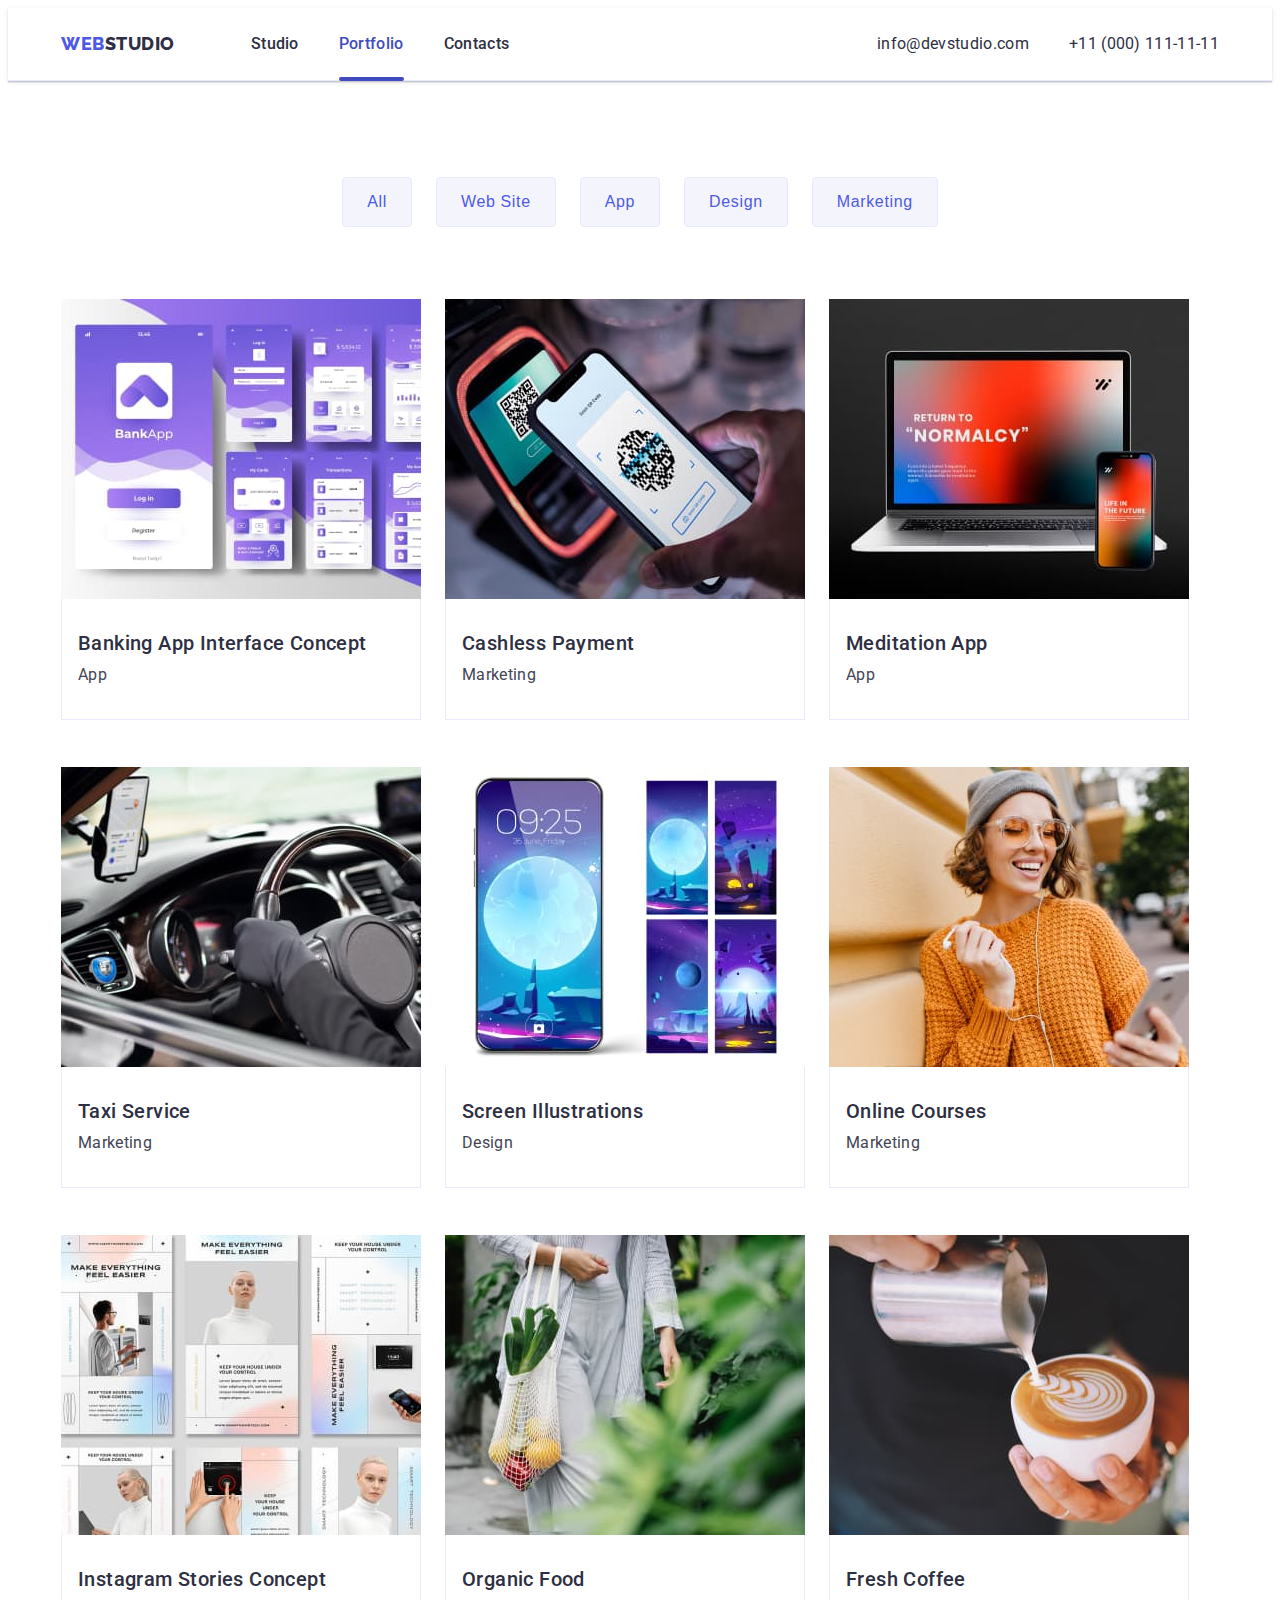
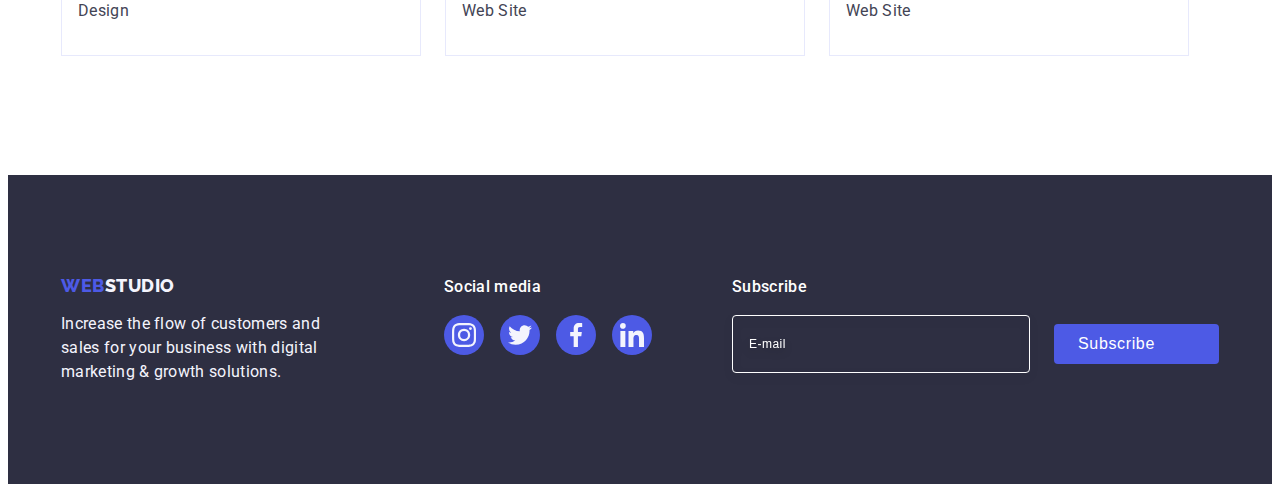
==== portfolio.html @ 874bb5fe "Initial commit" ====
<!DOCTYPE html>
<html lang="en">
  <head>
    <meta charset="UTF-8" />
    <meta http-equiv="X-UA-Compatible" content="IE=edge" />
    <meta name="viewport" content="width=device-width, initial-scale=1.0" />
    <title>Portfolio</title>
    <link rel="preconnect" href="https://fonts.googleapis.com" />
    <link rel="preconnect" href="https://fonts.gstatic.com" crossorigin />
    <link
      href="https://fonts.googleapis.com/css2?family=Raleway:wght@800&family=Roboto:wght@400;500;700&display=swap"
      rel="stylesheet"
    />
    <link
      rel="stylesheet"
      href="https://cdnjs.cloudflare.com/ajax/libs/modern-normalize/2.0.0/modern-normalize.min.css"
      integrity="sha512-4xo8blKMVCiXpTaLzQSLSw3KFOVPWhm/TRtuPVc4WG6kUgjH6J03IBuG7JZPkcWMxJ5huwaBpOpnwYElP/m6wg=="
      crossorigin="anonymous"
      referrerpolicy="no-referrer"
    />
    <link rel="stylesheet" href="./css/styles.css" />
  </head>

  <body>
    <!-- heder -->
    <header class="head">
      <div class="container head-nav">
        <nav class="nav-list">
          <a href="./index.html" class="logo link"
            >Web<span class="logo-style">Studio</span></a
          >

          <ul class="nav-item">
            <li><a href="./index.html" class="nav-link link">Studio</a></li>
            <li>
              <a href="./portfolio.html" class="nav-link current link"
                >Portfolio</a
              >
            </li>
            <li><a href="" class="nav-link link">Contacts</a></li>
          </ul>
        </nav>

        <address class="contacts">
          <ul class="contacts-item">
            <li>
              <a href="mailto:info@devstudio.com" class="contacts-list link"
                >info@devstudio.com</a
              >
            </li>

            <li>
              <a href="tel:+110001111111" class="contacts-list link"
                >+11 (000) 111-11-11</a
              >
            </li>
          </ul>
        </address>
      </div>
    </header>

    <main>
      <!-- Portfolio -->
      <section class="portfolio-section">
        <div class="container">
          <h1 class="visually-hidden">Portfolio</h1>

          <ul class="btn-container">
            <li><button type="button" class="portfolio-btn">All</button></li>

            <li>
              <button type="button" class="portfolio-btn">Web Site</button>
            </li>

            <li>
              <button type="button" class="portfolio-btn">App</button>
            </li>

            <li>
              <button type="button" class="portfolio-btn">Design</button>
            </li>

            <li>
              <button type="button" class="portfolio-btn">Marketing</button>
            </li>
          </ul>

          <ul class="portfolio-list">
            <li class="portfolio-item">
              <a href="" class="portfolio-link link">
                <div class="portfolio-overlay">
                  <img
                    src="./images/portfolio/app-1.jpg"
                    alt="banking application image"
                    width="360"
                    height="300"
                  />

                  <p class="portfolio-overlay-text main-text-style">
                    14 Stylish and User-Friendly App Design Concepts · Task
                    Manager App · Calorie Tracker App · Exotic Fruit Ecommerce
                    App · Cloud Storage App
                  </p>
                </div>

                <div class="card-portfolio-text">
                  <h2 class="sub-titel-text-styles">
                    Banking App Interface Concept
                  </h2>
                  <p class="main-text-style">App</p>
                </div>
              </a>
            </li>

            <li class="portfolio-item">
              <a href="" class="portfolio-link link">
                <div class="portfolio-overlay">
                  <img
                    src="./images/portfolio/marketing-1.jpg"
                    alt="phone scanning qr code"
                    width="360"
                    height="300"
                  />
                  <p class="portfolio-overlay-text main-text-style">
                    14 Stylish and User-Friendly App Design Concepts · Task
                    Manager App · Calorie Tracker App · Exotic Fruit Ecommerce
                    App · Cloud Storage App
                  </p>
                </div>
                <div class="card-portfolio-text">
                  <h2 class="sub-titel-text-styles">Cashless Payment</h2>
                  <p class="main-text-style">Marketing</p>
                </div>
              </a>
            </li>

            <li class="portfolio-item">
              <a href="" class="portfolio-link link">
                <div class="portfolio-overlay">
                  <img
                    src="./images/portfolio/app-2.jpg"
                    alt="laptop and phone"
                    width="360"
                    height="300"
                  />
                  <p class="portfolio-overlay-text main-text-style">
                    14 Stylish and User-Friendly App Design Concepts · Task
                    Manager App · Calorie Tracker App · Exotic Fruit Ecommerce
                    App · Cloud Storage App
                  </p>
                </div>
                <div class="card-portfolio-text">
                  <h2 class="sub-titel-text-styles">Meditation App</h2>
                  <p class="main-text-style">App</p>
                </div>
              </a>
            </li>

            <li class="portfolio-item">
              <a href="" class="portfolio-link link">
                <div class="portfolio-overlay">
                  <img
                    src="./images/portfolio/marketing-2.jpg"
                    alt="man driving a car"
                    width="360"
                    height="300"
                  />
                  <p class="portfolio-overlay-text main-text-style">
                    14 Stylish and User-Friendly App Design Concepts · Task
                    Manager App · Calorie Tracker App · Exotic Fruit Ecommerce
                    App · Cloud Storage App
                  </p>
                </div>
                <div class="card-portfolio-text">
                  <h2 class="sub-titel-text-styles">Taxi Service</h2>
                  <p class="main-text-style">Marketing</p>
                </div>
              </a>
            </li>

            <li class="portfolio-item">
              <a href="" class="portfolio-link link">
                <div class="portfolio-overlay">
                  <img
                    src="./images/portfolio/design-1.jpg"
                    alt="beautiful theme for phone"
                    width="360"
                    height="300"
                  />
                  <p class="portfolio-overlay-text main-text-style">
                    14 Stylish and User-Friendly App Design Concepts · Task
                    Manager App · Calorie Tracker App · Exotic Fruit Ecommerce
                    App · Cloud Storage App
                  </p>
                </div>
                <div class="card-portfolio-text">
                  <h2 class="sub-titel-text-styles">Screen Illustrations</h2>
                  <p class="main-text-style">Design</p>
                </div>
              </a>
            </li>

            <li class="portfolio-item">
              <a href="" class="portfolio-link link">
                <div class="portfolio-overlay">
                  <img
                    src="./images/portfolio/marketing-3.jpg"
                    alt="happy girl"
                    width="360"
                    height="300"
                  />
                  <p class="portfolio-overlay-text main-text-style">
                    14 Stylish and User-Friendly App Design Concepts · Task
                    Manager App · Calorie Tracker App · Exotic Fruit Ecommerce
                    App · Cloud Storage App
                  </p>
                </div>
                <div class="card-portfolio-text">
                  <h2 class="sub-titel-text-styles">Online Courses</h2>
                  <p class="main-text-style">Marketing</p>
                </div>
              </a>
            </li>

            <li class="portfolio-item">
              <a href="" class="portfolio-link link">
                <div class="portfolio-overlay">
                  <img
                    src="./images/portfolio/design-2.jpg"
                    alt="Instagram Stories Concept"
                    width="360"
                    height="300"
                  />
                  <p class="portfolio-overlay-text main-text-style">
                    14 Stylish and User-Friendly App Design Concepts · Task
                    Manager App · Calorie Tracker App · Exotic Fruit Ecommerce
                    App · Cloud Storage App
                  </p>
                </div>
                <div class="card-portfolio-text">
                  <h2 class="sub-titel-text-styles">
                    Instagram Stories Concept
                  </h2>
                  <p class="main-text-style">Design</p>
                </div>
              </a>
            </li>

            <li class="portfolio-item">
              <a href="" class="portfolio-link link">
                <div class="portfolio-overlay">
                  <img
                    src="./images/portfolio/website-1.jpg"
                    alt="girl with fresh vegetables"
                    width="360"
                    height="300"
                  />
                  <p class="portfolio-overlay-text main-text-style">
                    14 Stylish and User-Friendly App Design Concepts · Task
                    Manager App · Calorie Tracker App · Exotic Fruit Ecommerce
                    App · Cloud Storage App
                  </p>
                </div>
                <div class="card-portfolio-text">
                  <h2 class="sub-titel-text-styles">Organic Food</h2>
                  <p class="main-text-style">Web Site</p>
                </div>
              </a>
            </li>

            <li class="portfolio-item">
              <a href="" class="portfolio-link link">
                <div class="portfolio-overlay">
                  <img
                    src="./images/portfolio/website-2.jpg"
                    alt="freshly made coffee"
                    width="360"
                    height="300"
                  />
                  <p class="portfolio-overlay-text main-text-style">
                    14 Stylish and User-Friendly App Design Concepts · Task
                    Manager App · Calorie Tracker App · Exotic Fruit Ecommerce
                    App · Cloud Storage App
                  </p>
                </div>
                <div class="card-portfolio-text">
                  <h2 class="sub-titel-text-styles">Fresh Coffee</h2>
                  <p class="main-text-style">Web Site</p>
                </div>
              </a>
            </li>
          </ul>
        </div>
      </section>
    </main>
    <!-- footer -->
    <footer class="footer">
      <div class="container footer-container">
        <div class="footer-info">
          <a href="./index.html" class="footer-logo logo link"
            >Web<span class="footer-logo-style">Studio</span>
          </a>

          <p class="footer-text main-text-style">
            Increase the flow of customers and sales for your business with
            digital marketing & growth solutions.
          </p>
        </div>

        <div class="social-media">
          <p class="social-media-titel main-text-style">Social media</p>

          <ul class="footer-soc-list">
            <li class="footer-soc-item">
              <a
                href=""
                class="footer-soc-link link"
                target="_blank"
                rel="noreferrer noopener nofollow"
              >
                <svg class="footer-soc-icon" width="24" height="24">
                  <use href="./images/icons.svg#icon-instagram"></use>
                </svg>
              </a>
            </li>

            <li class="footer-soc-item">
              <a
                href=""
                class="footer-soc-link link"
                target="_blank"
                rel="noreferrer noopener nofollow"
              >
                <svg class="footer-soc-icon" width="24" height="24">
                  <use href="./images/icons.svg#icon-twitter"></use>
                </svg>
              </a>
            </li>

            <li class="footer-soc-item">
              <a
                href=""
                class="footer-soc-link link"
                target="_blank"
                rel="noreferrer noopener nofollow"
              >
                <svg class="footer-soc-icon" width="24" height="24">
                  <use href="./images/icons.svg#icon-facebook"></use>
                </svg>
              </a>
            </li>

            <li class="footer-soc-item">
              <a
                href=""
                class="footer-soc-link link"
                target="_blank"
                rel="noreferrer noopener nofollow"
              >
                <svg class="footer-soc-icon" width="24" height="24">
                  <use href="./images/icons.svg#icon-linkedin"></use>
                </svg>
              </a>
            </li>
          </ul>
        </div>
        <!-- ----Foter Form---- -->
        <div class="footer-form">
          <p class="footer-form-text main-text-style">Subscribe</p>
          <form class="footer-form-wrap" name="footer-form">
            <label class="footer-label">
              <input
                class="footer-input"
                type="email"
                name="footer-e-mail"
                placeholder="E-mail"
                required
              />
            </label>

            <button class="footer-form-btn" type="submit">
              Subscribe
              <svg class="subscribe-icon" width="24" height="24">
                <use href="./images/icons.svg#icon-subscribe"></use>
              </svg>
            </button>
          </form>
        </div>
      </div>
    </footer>
  </body>
</html>
---- css/styles.css ----
:root {
  --logo-btn-color: #4d5ae5;
  --title-text-color: #2e2f42;
  --main-text-color: #434455;
  --third-text-color: #ffffff;
  --background-grey-color: #2e2f42;
  --background-light-color: #f4f4fd;
  --hover-focus-color: #404bbf;
}

/* _______________Сommon________________ */

body {
  font-family: 'Roboto', sans-serif;
  color: var(--main-text-color);
  background-color: #ffffff;
}

h1,
h2,
h3,
h4,
h5,
h6,
p,
ul,
ol {
  margin: 0;
}

ul,
ol {
  padding: 0;
  list-style: none;
}

.main-text-style {
  color: var(--main-text-color);

  font-size: 16px;
  line-height: 1.5;
  letter-spacing: 0.02em;
}

.title-tex-style {
  color: var(--title-text-color);

  font-size: 36px;
  line-height: 1.11;
  letter-spacing: 0.02em;

  text-transform: capitalize;
  text-align: center;

  margin-bottom: 72px;
}

.sub-titel-text-styles {
  color: var(--title-text-color);

  font-weight: 500;
  font-size: 20px;
  line-height: 1.2;
  letter-spacing: 0.02em;

  text-transform: capitalize;
  margin-bottom: 8px;
}

.link {
  text-decoration: none;
}

.container {
  width: 1158px;
  padding-left: 15px;
  padding-right: 15px;

  margin: 0 auto;
}

.visually-hidden {
  position: absolute;
  white-space: nowrap;
  width: 1px;
  height: 1px;
  overflow: hidden;
  border: 0;
  padding: 0;
  clip: rect(0 0 0 0);
  clip-path: inset(50%);
  margin: -1px;
}

img {
  display: block;
  max-width: 100%;
}

/* ___________________HEDER_________________ */

.head {
  border-bottom: 1px solid #e7e9fc;
  box-shadow: 0px 2px 1px rgba(46, 47, 66, 0.08),
    0px 1px 1px rgba(46, 47, 66, 0.16), 0px 1px 6px rgba(46, 47, 66, 0.08);
}

.logo {
  color: var(--logo-btn-color);

  font-family: 'Raleway', sans-serif;
  font-weight: 800;
  font-size: 18px;
  line-height: 1.17;
  letter-spacing: 0.03em;

  text-transform: uppercase;
  margin-right: 76px;
  padding-top: 24px;
  padding-bottom: 24px;
}

.head-nav {
  display: flex;
  align-items: center;
}

.nav-list {
  display: flex;
  align-items: center;
}

.nav-item {
  display: flex;
  align-items: center;
  gap: 40px;
}

.contacts-item {
  display: flex;
  gap: 40px;
}

.logo-style {
  color: var(--title-text-color);
}

.nav-link {
  color: var(--title-text-color);

  font-family: 'Roboto' 'sans-serif';
  font-weight: 500;
  font-size: 16px;
  line-height: 1.5;
  letter-spacing: 0.02em;

  padding-top: 24px;
  padding-bottom: 24px;

  display: block;
  position: relative;

  transition: color 250ms cubic-bezier(0.4, 0, 0.2, 1);
}

.nav-link::after {
  content: '';

  position: absolute;
  bottom: -1px;
  left: 0;

  transform: scaleX(0);
  transition: transform 250ms cubic-bezier(0.4, 0, 0.2, 1);

  border-radius: 2px;
  height: 4px;
  width: 100%;
  background: var(--hover-focus-color);
}
.nav-link:hover::after,
.nav-link:focus::after,
.nav-link.current::after {
  transform: scale(1);
}

.nav-link:hover,
.nav-link.current {
  color: var(--hover-focus-color);
}

.nav-link:focus,
.nav-link.current {
  color: var(--hover-focus-color);
}

.contacts {
  font-style: normal;
  margin-left: auto;
  display: block;
}

.contacts-list {
  color: var(--title-text-color);

  font-size: 16px;
  line-height: 1.5;
  letter-spacing: 0.02em;

  display: block;
  padding-top: 24px;
  padding-bottom: 24px;

  transition: color 250ms cubic-bezier(0.4, 0, 0.2, 1);
}

.contacts-list:hover {
  color: var(--hover-focus-color);
}

.contacts-list:focus {
  color: var(--hover-focus-color);
}

/* _______________HERO ______________*/

.hero-section {
  background-color: var(--background-grey-color);
  max-width: 1440px;

  padding-top: 188px;
  padding-bottom: 188px;
  margin: 0 auto;

  background-image: linear-gradient(
      rgba(46, 47, 66, 0.7),
      rgba(46, 47, 66, 0.7)
    ),
    url(../images/hero-bgr.jpg);

  background-repeat: no-repeat;
  background-size: cover;
  background-position: center;
}

.hero-titel {
  color: var(--third-text-color);

  max-width: 496px;

  font-size: 56px;
  line-height: 1.07;
  letter-spacing: 0.02em;

  margin-left: auto;
  margin-right: auto;
  text-align: center;
}

.hero-container {
  display: flex;
  flex-direction: column;
}

.hero-btn {
  background-color: var(--logo-btn-color);
  color: var(--third-text-color);

  font-weight: 500;
  font-size: 16px;
  line-height: 1.5;
  letter-spacing: 0.04em;

  border-radius: 4px;
  border: 0px;

  cursor: pointer;
  min-width: 169px;
  min-height: 56px;

  box-shadow: 0px 4px 4px rgba(0, 0, 0, 0.15);

  margin: 48px auto 0 auto;

  transition: background-color 250ms cubic-bezier(0.4, 0, 0.2, 1),
    box-shadow 250ms cubic-bezier(0.4, 0, 0.2, 1);
}

.hero-btn:hover {
  background: var(--hover-focus-color);

  box-shadow: 0px 4px 4px rgba(0, 0, 0, 0.15);
}

.hero-btn:focus {
  background: var(--hover-focus-color);

  box-shadow: 0px 4px 4px rgba(0, 0, 0, 0.15);
}

/* _______________ Advantages_______________ */

.advantages-section {
  padding: 120px 0;
}

.advant-list {
  display: flex;
  gap: 24px;
}

.advant-item {
  width: 264px;
}

.advant-icon-list {
  background-color: #f4f4fd;

  width: auto;
  height: 112px;

  display: flex;
  justify-content: center;
  align-items: center;

  border-radius: 4px;
  margin-bottom: 8px;
}

/* _______________Our Works________________ */

.work-section {
  padding-top: 0;
  padding-bottom: 120px;
}

.work-title {
  margin-left: auto;
  margin-right: auto;
}

.work-list {
  display: flex;
  gap: 24px;
}

/* ______________Team-Section________________ */

.team-section {
  background-color: var(--background-light-color);
  padding: 120px 0;
}

.team-list {
  display: flex;
  gap: 24px;
}

.team-item {
  background: #ffffff;

  width: 264px;
  height: 428px;

  box-shadow: 0px 1px 6px rgba(46, 47, 66, 0.08),
    0px 1px 1px rgba(46, 47, 66, 0.16), 0px 2px 1px rgba(46, 47, 66, 0.08);
  border-radius: 0px 0px 4px 4px;
}

.team-item-text {
  text-align: center;
  padding: 32px 16px;
}

.team-soc-list {
  display: flex;
  justify-content: center;
  gap: 24px;

  margin-top: 8px;
}

.team-soc-item {
  width: 40px;
  height: 40px;
}

.team-soc-link {
  background-color: var(--logo-btn-color);
  fill: var(--background-light-color);

  width: 100%;
  height: 100%;

  border-radius: 50%;

  display: flex;
  justify-content: center;
  align-items: center;

  transition: background-color 250ms cubic-bezier(0.4, 0, 0.2, 1);
}

.team-soc-link:hover,
.team-soc-link:focus {
  background-color: var(--hover-focus-color);
}

.team-soc-icom {
  width: 16px;
  height: 16px;
}

/* __________________Customers____________ */

.customers {
  padding: 120px 0;
}

.customers-list {
  display: flex;
  justify-content: center;
  align-items: center;
  gap: 24px;
}

.customers-item {
  width: 168px;
  height: 88px;
}

.customers-link {
  width: 100%;
  height: 100%;

  display: flex;
  justify-content: center;
  align-items: center;

  border: 1px solid #8e8f99;
  border-radius: 4px;
  color: #8e8f99;

  transition: color 250ms cubic-bezier(0.4, 0, 0.2, 1),
    border-color 250ms cubic-bezier(0.4, 0, 0.2, 1);
}

.customers-link:hover {
  border-color: var(--hover-focus-color);
  color: var(--hover-focus-color);
}

.customers-link:focus {
  border-color: var(--hover-focus-color);
  color: var(--hover-focus-color);
}
.customers-icon {
  fill: currentColor;
}

/* _______________Footer________________ */

.footer {
  background-color: var(--background-grey-color);

  padding-top: 100px;
  padding-bottom: 100px;
}

.footer-container {
  display: flex;
  align-items: baseline;
}

.footer-info {
  margin-right: 120px;
}

.footer-logo-style {
  color: var(--background-light-color);
}

.footer-logo {
  display: inline-block;

  margin-bottom: 16px;
  padding-top: 0;
  padding-bottom: 0;
}

.footer-text {
  color: var(--background-light-color);
  max-width: 264px;
}

.social-media-titel {
  color: #ffffff;

  font-weight: 500;

  margin-bottom: 16px;
}

.social-media {
  max-width: 208px;
}

.footer-soc-list {
  display: flex;
  justify-content: center;
  align-items: center;
  gap: 16px;
}
.footer-soc-item {
  display: flex;

  width: 40px;
  height: 40px;

  border-radius: 50%;
}

.footer-soc-link {
  background-color: var(--logo-btn-color);

  width: 100%;
  height: 100%;

  display: flex;
  justify-content: center;
  align-items: center;

  border-radius: 50%;

  transition: background-color 250ms cubic-bezier(0.4, 0, 0.2, 1);
}

.footer-soc-link:hover,
.footer-soc-link:focus {
  background-color: #31d0aa;
}

.footer-soc-icon {
  fill: var(--background-light-color);
}

/* _________________Footer-Form_________________ */

.footer-form {
  margin-left: 80px;
}

.footer-form-text {
  color: #ffffff;
  font-weight: 500;
  margin-bottom: 16px;
}

.footer-form-wrap {
  display: flex;
  align-items: center;
  justify-content: center;
  gap: 24px;
}

.footer-input {
  background-color: inherit;
  color: #ffffff;

  width: 264px;
  height: 40px;
  padding: 8px 16px;

  border: 1px solid #ffffff;
  border-radius: 4px;
  filter: drop-shadow(0px 4px 4px rgba(0, 0, 0, 0.15));

  font-size: 12px;
  line-height: 1.5;
  letter-spacing: 0.04em;
}

.footer-input::placeholder {
  color: #ffffff;
}

.footer-form-btn {
  background-color: var(--logo-btn-color);
  color: #ffffff;
  cursor: pointer;
  min-width: 165px;

  display: flex;
  justify-content: center;
  align-items: center;

  font-weight: 500;
  font-size: 16px;
  line-height: 1.5;
  letter-spacing: 0.04em;

  padding: 8px 24px;
  border-radius: 4px;
  border: 0px;

  transition: background-color 250ms cubic-bezier(0.4, 0, 0.2, 1);
}

.footer-form-btn:hover {
  background: var(--hover-focus-color);
  color: var(--third-text-color);
}

.footer-form-btn:focus {
  background: var(--hover-focus-color);
  color: var(--third-text-color);
}

.subscribe-icon {
  margin-left: 16px;
}

/* ________________Modal_______________ */

.backdrop {
  width: 100%;
  height: 100%;
  position: fixed;
  background: rgba(46, 47, 66, 0.4);
  top: 0;
  transition: opacity 250ms cubic-bezier(0.4, 0, 0.2, 1),
    visibility 250ms cubic-bezier(0.4, 0, 0.2, 1);
}

.modal {
  background: #fcfcfc;

  width: 408px;
  min-height: 584px;
  padding: 72px 24px 24px;

  position: absolute;
  left: 50%;
  top: 50%;

  box-shadow: 0px 1px 1px rgba(0, 0, 0, 0.14), 0px 1px 3px rgba(0, 0, 0, 0.12),
    0px 2px 1px rgba(0, 0, 0, 0.2);
  border-radius: 4px;

  transform: translate(-50%, -50%) scaleY(1);
  transition: transform 250ms cubic-bezier(0.4, 0, 0.2, 1);
}

.backdrop.is-hidden .modal {
  transform: translate(-50%, -50%) scaleY(0);
}

.modal-close-btn {
  background: #e7e9fc;
  color: var(--background-grey-color);
  cursor: pointer;

  width: 24px;
  height: 24px;

  border-radius: 50%;
  border: 1px solid rgba(0, 0, 0, 0.1);

  position: absolute;
  top: 24px;
  right: 24px;

  display: flex;
  align-items: center;
  justify-content: center;
  padding: 0;

  transition: background-color 250ms cubic-bezier(0.4, 0, 0.2, 1),
    border 250ms cubic-bezier(0.4, 0, 0.2, 1);
}

.modal-close-btn:hover,
.modal-close-btn:focus {
  background: var(--hover-focus-color);
  color: #ffffff;
  border: none;
}

.modal-btn-icon {
  fill: currentColor;
  transition: fill 250ms cubic-bezier(0.4, 0, 0.2, 1);
}

.is-hidden {
  visibility: hidden;
  opacity: 0;
  pointer-events: none;
}

/* __________________Modal Form_________________ */
.modal-title {
  color: var(--title-text-color);

  margin-bottom: 16px;

  font-weight: 500;
  text-align: center;
}

.modal-label-text {
  color: #8e8f99;

  display: block;
  margin-bottom: 4px;

  font-size: 12px;
  line-height: 1.17;
  letter-spacing: 0.04em;
}

.modal-wrap {
  margin-bottom: 8px;
}

.modal-input {
  background-color: inherit;
  color: #8E8F99;

  width: 100%;
  height: 40px;
  padding-left: 38px;
  padding-right: 38px;

  font-size: 12px;
  line-height: 1.17;
  letter-spacing: 0.04em;
  

  border: 1px solid rgba(46, 47, 66, 0.4);
  border-radius: 4px;

  outline: transparent;
  transition: border-color 250ms cubic-bezier(0.4, 0, 0.2, 1);
}

.modal-input:focus,
.modal-textarea:focus {
  border-color: var(--logo-btn-color);
}

.modal-input:focus + .modal-icon {
  fill: var(--logo-btn-color);
}

.modal-input-wrap {
  position: relative;
}

.modal-icon {
  position: absolute;
  left: 16px;
  top: 50%;

  transform: translateY(-50%);
  transition: fill 250ms cubic-bezier(0.4, 0, 0.2, 1);
}

.coment {
  margin-bottom: 16px;
}

.modal-textarea {
  color: rgba(46, 47, 66, 0.4);
  background-color: transparent;

  resize: none;

  font-size: 12px;
  line-height: 1.17;
  letter-spacing: 0.04em;

  width: 100%;
  height: 120px;
  padding: 8px 16px;

  border: 1px solid rgba(46, 47, 66, 0.4);
  border-radius: 4px;

  outline: transparent;
  transition: border-color 250ms cubic-bezier(0.4, 0, 0.2, 1);
}

.modal-textarea::placeholder {
  color: rgba(46, 47, 66, 0.4);

  font-size: 12px;
  line-height: 1.17;
  letter-spacing: 0.04em;

  transition: color 250ms cubic-bezier(0.4, 0, 0.2, 1);
}

.modal-textarea:focus::placeholder {
  color: var(--logo-btn-color);
}

.privacy-policy-text {
  color: #8e8f99;
  width: 100%;

  font-size: 12px;
  line-height: 1.17;
  letter-spacing: 0.04em;

}

.check-wrap {
  position: relative;
  height: 16px;

  display: flex;
  align-items: center;
  margin-bottom: 24px;
}


.check-icon-default {
  fill: transparent;

  display: inline-flex;
  justify-content: center;
  align-items: center;
  
  margin-right: 8px;
  width: 16px;
  height: 16px;

  border: 1px solid rgba(46, 47, 66, 0.4);
  border-radius: 2px;
   
  transition: background-color 250ms cubic-bezier(0.4, 0, 0.2, 1),
  border 250ms cubic-bezier(0.4, 0, 0.2, 1),
  fill 250ms cubic-bezier(0.4, 0, 0.2, 1);
}

.modal-cheked:focus + .privacy-policy-text > .check-icon-default {
  border: 2px solid var(--hover-focus-color);
}

.modal-cheked:checked + .privacy-policy-text .check-icon-default{
  background-color: var(--hover-focus-color);
  border: none; 
  fill: var(--background-light-color);
}

.policy-link {
  color: var(--logo-btn-color);

  font-size: 12px;
  line-height: 1.33;
  letter-spacing: 0.04em;
}

.modal-btn {
  background: var(--logo-btn-color);
  color: var(--third-text-color);
  cursor: pointer;

  font-weight: 500;
  font-size: 16px;
  line-height: 1.5;
  letter-spacing: 0.04em;

  display: block;

  min-width: 169px;
  height: 56px;
  margin: auto;
  margin-bottom: 24px;

  border-radius: 4px;
  border: 0;
  transition: background-color 250ms cubic-bezier(0.4, 0, 0.2, 1);
}

.modal-btn:hover,
.modal-btn:focus {
  background: var(--hover-focus-color);
  box-shadow: 0px 4px 4px rgba(0, 0, 0, 0.15);
}

/* _______________Portfolio_________________ */

.portfolio-section {
  padding: 96px 0 120px;
}

.portfolio-btn {
  background-color: var(--background-light-color);
  color: var(--logo-btn-color);

  font-weight: 500;
  font-size: 16px;
  line-height: 1.5;
  letter-spacing: 0.04em;

  padding: 12px 24px;

  border: 1px solid #e7e9fc;
  border-radius: 4px;

  cursor: pointer;

  transition: color 250ms cubic-bezier(0.4, 0, 0.2, 1),
    background-color 250ms cubic-bezier(0.4, 0, 0.2, 1),
    border-color 250ms cubic-bezier(0.4, 0, 0.2, 1),
    box-shadow 250ms cubic-bezier(0.4, 0, 0.2, 1);
}

.portfolio-btn:hover,
.portfolio-btn:focus {
  background-color: var(--hover-focus-color);
  color: var(--third-text-color);
  border: 1px solid transparent;

  box-shadow: 0px 3px 1px rgba(0, 0, 0, 0.1), 0px 2px 1px rgba(0, 0, 0, 0.08),
    0px 2px 2px rgba(0, 0, 0, 0.12);
}

.btn-container {
  display: flex;
  justify-content: center;
  gap: 24px;
  margin-bottom: 72px;
}

.portfolio-list {
  display: flex;
  flex-wrap: wrap;
  gap: 24px;
  row-gap: 48px;
}

.portfolio-item {
  width: 360px;
  height: 420px;
}

.portfolio-link {
  display: block;
  position: relative;
  transition: box-shadow 250ms cubic-bezier(0.4, 0, 0.2, 1);
}

.portfolio-overlay {
  position: relative;
  overflow: hidden;
}

.portfolio-link:hover .portfolio-overlay-text,
.portfolio-link:focus .portfolio-overlay-text {
  transform: translateY(0);
}

.portfolio-overlay-text {
  background: var(--logo-btn-color);
  color: #f4f4fd;

  position: absolute;
  width: 100%;
  height: 100%;
  top: 0;
  padding: 40px 32px;

  transform: translateY(100%);
  transition: transform 250ms cubic-bezier(0.4, 0, 0.2, 1);
}

.portfolio-link:hover,
.portfolio-link:focus {
  box-shadow: 0px 1px 6px rgba(46, 47, 66, 0.08),
    0px 1px 1px rgba(46, 47, 66, 0.16), 0px 2px 1px rgba(46, 47, 66, 0.08);
}

.card-portfolio-text {
  padding: 32px 16px;

  border-right: 1px solid #e7e9fc;
  border-bottom: 1px solid #e7e9fc;
  border-left: 1px solid #e7e9fc;
}
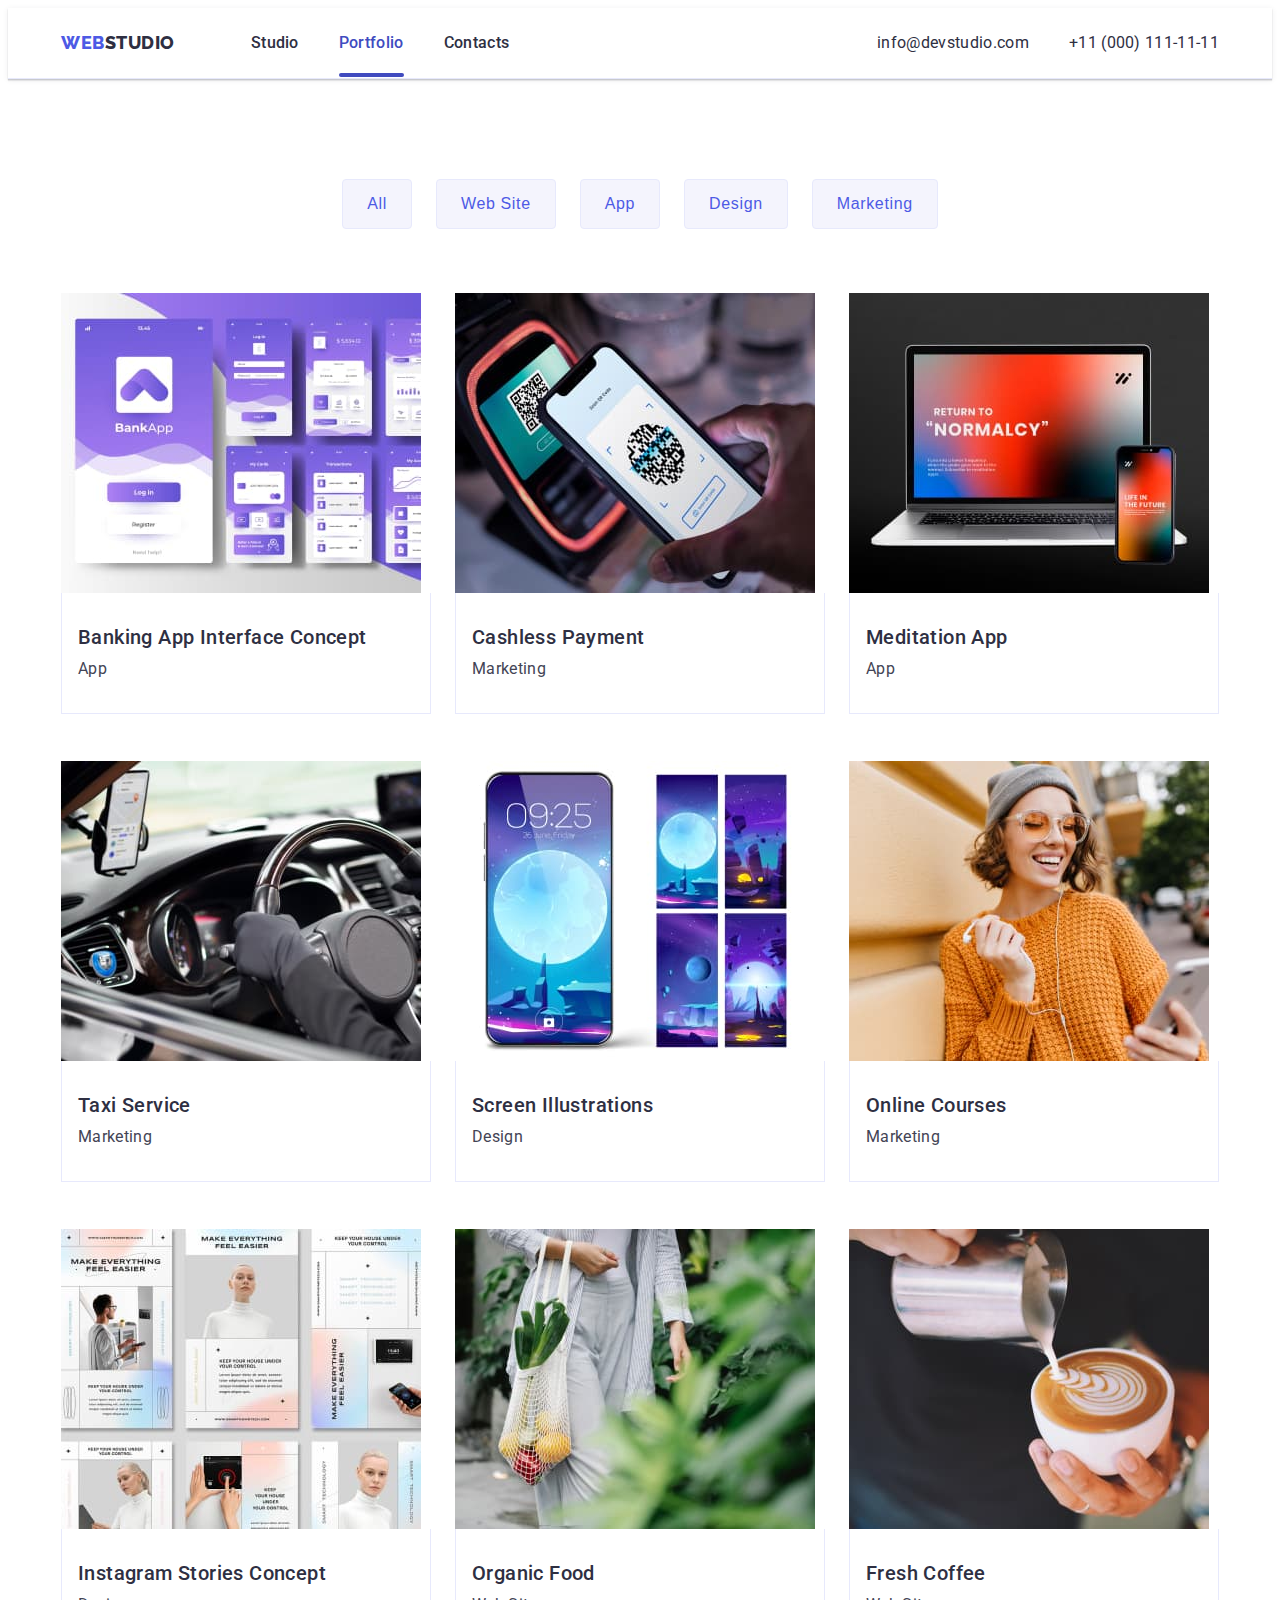
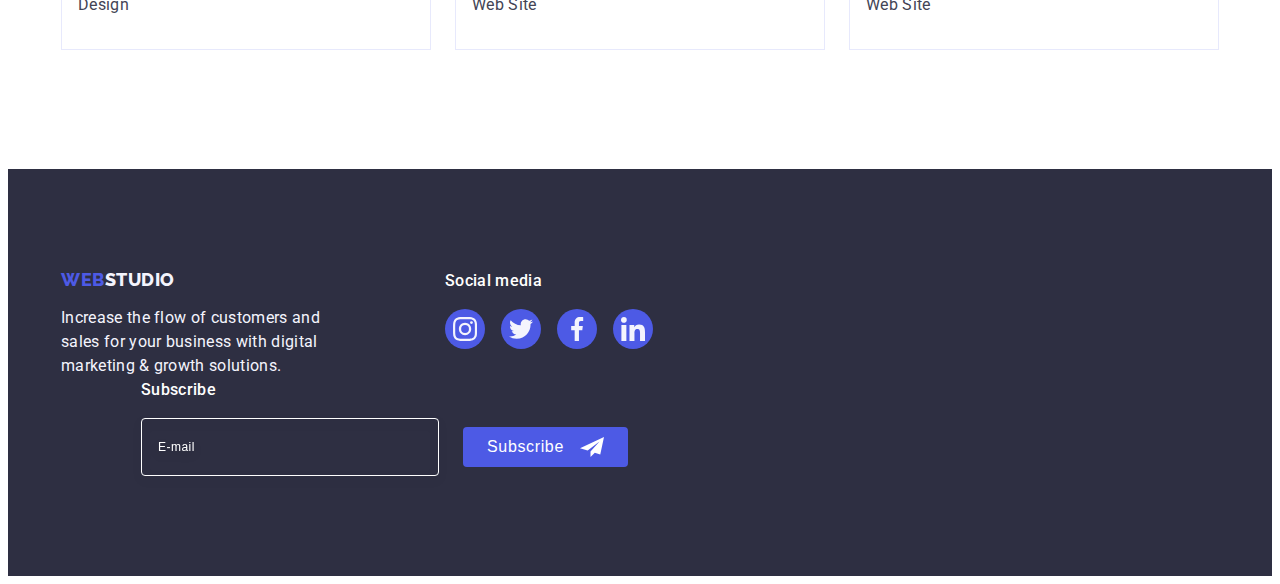
==== commit d501fe6a: "hw-7.2" ====
--- a/portfolio.html
+++ b/portfolio.html
@@ -19,6 +19,7 @@
       referrerpolicy="no-referrer"
     />
     <link rel="stylesheet" href="./css/styles.css" />
+    <link rel="stylesheet" href="./css/media.css">
   </head>
 
   <body>
@@ -31,11 +32,11 @@
           >
 
           <ul class="nav-item">
-            <li><a href="./index.html" class="nav-link link">Studio</a></li>
             <li>
-              <a href="./portfolio.html" class="nav-link current link"
-                >Portfolio</a
-              >
+              <a href="./index.html" class="nav-link  link">Studio</a>
+            </li>
+            <li>
+              <a href="./portfolio.html" class="nav-link current link">Portfolio</a>
             </li>
             <li><a href="" class="nav-link link">Contacts</a></li>
           </ul>
@@ -44,48 +45,159 @@
         <address class="contacts">
           <ul class="contacts-item">
             <li>
-              <a href="mailto:info@devstudio.com" class="contacts-list link"
+              <a
+                href="mailto:info@devstudio.com"
+                class="contacts-list email link"
                 >info@devstudio.com</a
               >
             </li>
 
             <li>
-              <a href="tel:+110001111111" class="contacts-list link"
+              <a href="tel:+110001111111" class="contacts-list tel link"
                 >+11 (000) 111-11-11</a
               >
             </li>
           </ul>
         </address>
       </div>
+
+      <!-------- Mobile-Menu --------->
+      <div class="mob-menu is-hidden" data-menu>
+        <div class="mob-container">
+          <div>
+            <button type="button" class="mob-close-btn" data-menu-close>
+              <svg class="modal-btn-icon" width="8" height="8">
+                <use href="./images/icons.svg#icon-Vector"></use>
+              </svg>
+            </button>
+            
+            <ul class="mob-menu-item">
+              <li>
+                <a href="./index.html" class="mob-menu-link  link"
+                  >Studio</a
+                >
+              </li>
+              <li>
+                <a href="./portfolio.html" class="mob-menu-link current link"
+                  >Portfolio</a
+                >
+              </li>
+              <li><a href="" class="mob-menu-link link">Contacts</a></li>
+            </ul>
+          </div>
+
+          <address class="mob-contacts">
+            <ul class="mob-contacts-item">
+              <li>
+                <a href="tel:+110001111111" class="mob-contacts-list tel link"
+                  >+11 (000) 111-11-11</a
+                >
+              </li>
+
+              <li>
+                <a
+                  href="mailto:info@devstudio.com"
+                  class="mob-contacts-list email link"
+                  >info@devstudio.com</a
+                >
+              </li>
+            </ul>
+
+            <div class="mob-social-media">
+              <ul class="mob-soc-list">
+                <li class="mob-soc-item">
+                  <a
+                    href=""
+                    class="mob-soc-link link"
+                    target="_blank"
+                    rel="noreferrer noopener nofollow"
+                  >
+                    <svg class="mob-soc-icon" width="24" height="24">
+                      <use href="./images/icons.svg#icon-instagram"></use>
+                    </svg>
+                  </a>
+                </li>
+
+                <li class="mob-soc-item">
+                  <a
+                    href=""
+                    class="mob-soc-link link"
+                    target="_blank"
+                    rel="noreferrer noopener nofollow"
+                  >
+                    <svg class="mob-soc-icon" width="24" height="24">
+                      <use href="./images/icons.svg#icon-twitter"></use>
+                    </svg>
+                  </a>
+                </li>
+
+                <li class="mob-soc-item">
+                  <a
+                    href=""
+                    class="mob-soc-link link"
+                    target="_blank"
+                    rel="noreferrer noopener nofollow"
+                  >
+                    <svg class="mob-soc-icon" width="24" height="24">
+                      <use href="./images/icons.svg#icon-facebook"></use>
+                    </svg>
+                  </a>
+                </li>
+
+                <li class="mob-soc-item">
+                  <a
+                    href=""
+                    class="mob-soc-link link"
+                    target="_blank"
+                    rel="noreferrer noopener nofollow"
+                  >
+                    <svg class="mob-soc-icon" width="24" height="24">
+                      <use href="./images/icons.svg#icon-linkedin"></use>
+                    </svg>
+                  </a>
+                </li>
+              </ul>
+            </div>
+          </address>
+        </div>
+      </div>
+      <button type="button" class="mob-open-btn" data-menu-open>
+        <svg class="modal-btn-icon" width="32" height="22">
+          <use href="./images/icons.svg#icon-menu-hamburger"></use>
+        </svg>
+      </button>
     </header>
 
     <main>
       <!-- Portfolio -->
       <section class="portfolio-section">
-        <div class="container">
-          <h1 class="visually-hidden">Portfolio</h1>
-
-          <ul class="btn-container">
-            <li><button type="button" class="portfolio-btn">All</button></li>
-
-            <li>
-              <button type="button" class="portfolio-btn">Web Site</button>
-            </li>
-
-            <li>
-              <button type="button" class="portfolio-btn">App</button>
-            </li>
-
-            <li>
-              <button type="button" class="portfolio-btn">Design</button>
-            </li>
-
-            <li>
-              <button type="button" class="portfolio-btn">Marketing</button>
-            </li>
-          </ul>
-
+        <div class="container portfolio-container">
+          
+            <h1 class="visually-hidden">Portfolio</h1>
+            
+            <ul class="btn-container">
+              <li><button type="button" class="portfolio-btn">All</button></li>
+            
+              <li>
+                <button type="button" class="portfolio-btn">Web Site</button>
+              </li>
+            
+              <li>
+                <button type="button" class="portfolio-btn">App</button>
+              </li>
+            
+              <li>
+                <button type="button" class="portfolio-btn">Design</button>
+              </li>
+            
+              <li>
+                <button type="button" class="portfolio-btn">Marketing</button>
+              </li>
+            </ul>
+            
+          
           <ul class="portfolio-list">
+
             <li class="portfolio-item">
               <a href="" class="portfolio-link link">
                 <div class="portfolio-overlay">
@@ -294,8 +406,8 @@
       </section>
     </main>
     <!-- footer -->
-    <footer class="footer">
-      <div class="container footer-container">
+     <footer class="footer">
+      <div class="footer-container tab-container">
         <div class="footer-info">
           <a href="./index.html" class="footer-logo logo link"
             >Web<span class="footer-logo-style">Studio</span>
@@ -381,12 +493,13 @@
             <button class="footer-form-btn" type="submit">
               Subscribe
               <svg class="subscribe-icon" width="24" height="24">
-                <use href="./images/icons.svg#icon-subscribe"></use>
+                <use href="./images/icons.svg#subscribe-icon"></use>
               </svg>
             </button>
           </form>
         </div>
       </div>
     </footer>
+    <script src="./js/mob-menu.js"></script>
   </body>
 </html>
--- a/css/styles.css
+++ b/css/styles.css
@@ -72,12 +72,13 @@
 }
 
 .container {
-  width: 1158px;
-  padding-left: 15px;
-  padding-right: 15px;
-
-  margin: 0 auto;
-}
+  
+  padding-left: 16px;
+  padding-right: 16px;
+
+}
+
+
 
 .visually-hidden {
   position: absolute;
@@ -97,13 +98,36 @@
   max-width: 100%;
 }
 
+.no-scroll{
+  overflow: hidden;
+}
+
 /* ___________________HEDER_________________ */
 
+.mob-container{
+  max-width: 428px;
+  height: 100%;
+  margin: 0 auto;
+  
+  padding: 24px 24px 40px 40px;
+
+  display: flex;
+  flex-direction: column;
+  justify-content: space-between;
+  
+}
+
 .head {
+  width: 100%;
+  height: 70px;
   border-bottom: 1px solid #e7e9fc;
   box-shadow: 0px 2px 1px rgba(46, 47, 66, 0.08),
     0px 1px 1px rgba(46, 47, 66, 0.16), 0px 1px 6px rgba(46, 47, 66, 0.08);
-}
+    display: flex;
+    align-items: center;
+    justify-content: space-between;
+}
+
 
 .logo {
   color: var(--logo-btn-color);
@@ -118,118 +142,215 @@
   margin-right: 76px;
   padding-top: 24px;
   padding-bottom: 24px;
-}
-
-.head-nav {
-  display: flex;
-  align-items: center;
-}
-
-.nav-list {
-  display: flex;
-  align-items: center;
-}
-
-.nav-item {
-  display: flex;
-  align-items: center;
-  gap: 40px;
-}
-
-.contacts-item {
-  display: flex;
-  gap: 40px;
+  
 }
 
 .logo-style {
   color: var(--title-text-color);
 }
 
-.nav-link {
+.nav-item{
+display: none;
+}
+
+.contacts-item{
+  display: none;
+}
+
+
+.mob-menu-link:focus,
+.mob-menu-link.current {
+  color: var(--hover-focus-color);
+}
+
+
+.mob-menu{
+  background-color:var(--third-text-color);
+
+  position: fixed;
+  top: 0;
+  z-index: 100;
+
+  width: 100%;
+  height: 100%;
+  
+
+ 
+
+  overflow: auto;
+}
+
+/* .mob-menu.is-open .modal-open-btn{
+  display: none;
+ } */
+
+.mob-open-btn{
+  background-color: #ffffff;
+  stroke: #2e2f42;
+
+  /* position: absolute; */
+  /* top: 25px;
+  right: 19px; */
+  padding-top: 20px;
+  padding-bottom: 20px;
+ 
+ 
+  margin-right: 16px;
+  
+  border: none;
+  cursor: pointer;
+}
+
+.mob-close-btn {
+  background: #e7e9fc;
+  color: var(--background-grey-color);
+  cursor: pointer;
+
+  margin-left: auto;
+
+  width: 24px;
+  height: 24px;
+
+  border-radius: 50%;
+  border: 1px solid rgba(0, 0, 0, 0.1);
+
+  margin-bottom: 32px;
+  /* position: absolute;
+  top: 24px;
+  right: 24px; */
+
+  display: flex;
+  align-items: center;
+  justify-content: center;
+  padding: 0;
+
+  transition: background-color 250ms cubic-bezier(0.4, 0, 0.2, 1),
+    border 250ms cubic-bezier(0.4, 0, 0.2, 1);
+}
+
+.mob-menu-item{
+margin-bottom: 30px;
+}
+
+.mob-menu-link{
   color: var(--title-text-color);
-
-  font-family: 'Roboto' 'sans-serif';
-  font-weight: 500;
-  font-size: 16px;
-  line-height: 1.5;
+ 
+  font-family: 'Roboto','sans-serif';
+  font-weight: 700  ;
+  font-size: 36px;
+  line-height: 1.11;
   letter-spacing: 0.02em;
-
-  padding-top: 24px;
-  padding-bottom: 24px;
 
   display: block;
   position: relative;
 
+  padding-top: 20px;
+  padding-bottom: 20px;
+
   transition: color 250ms cubic-bezier(0.4, 0, 0.2, 1);
 }
 
-.nav-link::after {
-  content: '';
-
-  position: absolute;
-  bottom: -1px;
-  left: 0;
-
-  transform: scaleX(0);
-  transition: transform 250ms cubic-bezier(0.4, 0, 0.2, 1);
-
-  border-radius: 2px;
-  height: 4px;
-  width: 100%;
-  background: var(--hover-focus-color);
-}
-.nav-link:hover::after,
-.nav-link:focus::after,
-.nav-link.current::after {
-  transform: scale(1);
-}
-
-.nav-link:hover,
-.nav-link.current {
+
+.mob-menu-link:focus, 
+.mob-menu-link.current {
   color: var(--hover-focus-color);
 }
 
-.nav-link:focus,
-.nav-link.current {
+.mob-contacts {
+ 
+  font-style: normal;
+}
+
+.mob-contacts-list{
+  display: inline-block;
+}
+
+.mob-contacts-item {
+  margin-bottom: 48px;
+}
+
+.tel{
+  padding-bottom: 20px;
+}
+
+.email{
+  padding-top: 20px;
+}
+
+.mob-contacts-list:focus {
   color: var(--hover-focus-color);
 }
 
-.contacts {
-  font-style: normal;
-  margin-left: auto;
-  display: block;
-}
-
-.contacts-list {
-  color: var(--title-text-color);
-
-  font-size: 16px;
-  line-height: 1.5;
+.tel{
+  color:var(--logo-btn-color);
+
+  font-weight: 700;
+  font-size: 36px;
+  line-height: 1.11;
+   
   letter-spacing: 0.02em;
-
-  display: block;
-  padding-top: 24px;
-  padding-bottom: 24px;
-
-  transition: color 250ms cubic-bezier(0.4, 0, 0.2, 1);
-}
-
-.contacts-list:hover {
-  color: var(--hover-focus-color);
-}
-
-.contacts-list:focus {
-  color: var(--hover-focus-color);
-}
+}
+
+.mob-contacts-list.email{
+  color:var(--main-text-color);
+
+  font-weight: 500;
+  font-size: 20px;
+  line-height: 1.2;
+  letter-spacing: 0.02em;
+}
+
+
+
+.mob-social-media{
+
+  max-width: 328px;
+  margin: 0 auto;
+}
+
+.mob-soc-list {
+  display: flex;
+  justify-content: space-between;
+  align-items: center;
+  
+  width: 100%;
+}
+.mob-soc-item {
+  display: flex;
+
+  width: 40px;
+  height: 40px;
+
+  border-radius: 50%;
+}
+.mob-soc-link {
+  background-color: var(--logo-btn-color);
+
+  width: 100%;
+  height: 100%;
+
+  display: flex;
+  justify-content: center;
+  align-items: center;
+
+  border-radius: 50%;
+
+  transition: background-color 250ms cubic-bezier(0.4, 0, 0.2, 1);
+}
+
+.mob-soc-icon {
+  fill: var(--background-light-color);
+}
+
 
 /* _______________HERO ______________*/
 
 .hero-section {
   background-color: var(--background-grey-color);
-  max-width: 1440px;
-
-  padding-top: 188px;
-  padding-bottom: 188px;
+  
+  width: 100%;
+  padding-top: 112px;
+  padding-bottom: 112px;
   margin: 0 auto;
 
   background-image: linear-gradient(
@@ -246,18 +367,13 @@
 .hero-titel {
   color: var(--third-text-color);
 
-  max-width: 496px;
-
-  font-size: 56px;
-  line-height: 1.07;
-  letter-spacing: 0.02em;
-
+  max-width: 320px;
   margin-left: auto;
   margin-right: auto;
-  text-align: center;
 }
 
 .hero-container {
+  margin: 0 auto;
   display: flex;
   flex-direction: column;
 }
@@ -277,10 +393,9 @@
   cursor: pointer;
   min-width: 169px;
   min-height: 56px;
+  margin: 0 auto;
 
   box-shadow: 0px 4px 4px rgba(0, 0, 0, 0.15);
-
-  margin: 48px auto 0 auto;
 
   transition: background-color 250ms cubic-bezier(0.4, 0, 0.2, 1),
     box-shadow 250ms cubic-bezier(0.4, 0, 0.2, 1);
@@ -288,85 +403,94 @@
 
 .hero-btn:hover {
   background: var(--hover-focus-color);
-
   box-shadow: 0px 4px 4px rgba(0, 0, 0, 0.15);
 }
 
 .hero-btn:focus {
   background: var(--hover-focus-color);
-
   box-shadow: 0px 4px 4px rgba(0, 0, 0, 0.15);
 }
 
 /* _______________ Advantages_______________ */
 
 .advantages-section {
-  padding: 120px 0;
+ 
+  margin: 0 auto;
+  width: 100%;
 }
 
 .advant-list {
   display: flex;
-  gap: 24px;
+  gap: 72px;
+  
+  flex-direction: column;
+  padding:  96px 0px;
+  
 }
 
 .advant-item {
-  width: 264px;
+  width: 100%;
+}
+
+.advant-title{
+  text-align: center;
+  font-weight: 700;
+  font-size: 36px;
+  line-height: 1.11;
+  
+}
+
+.advant-text{
+  font-weight: 500;
+  width: 100%;
+  
 }
 
 .advant-icon-list {
-  background-color: #f4f4fd;
-
-  width: auto;
-  height: 112px;
-
-  display: flex;
-  justify-content: center;
-  align-items: center;
-
-  border-radius: 4px;
-  margin-bottom: 8px;
+
+  display: none;
 }
 
 /* _______________Our Works________________ */
 
 .work-section {
-  padding-top: 0;
-  padding-bottom: 120px;
-}
-
-.work-title {
-  margin-left: auto;
-  margin-right: auto;
-}
-
-.work-list {
-  display: flex;
-  gap: 24px;
-}
+  display: none;
+ 
+}
+
 
 /* ______________Team-Section________________ */
 
 .team-section {
   background-color: var(--background-light-color);
-  padding: 120px 0;
+  padding: 96px 0;
+  width: 100%;
+  margin: 0 auto;
 }
 
 .team-list {
-  display: flex;
-  gap: 24px;
-}
+  
+  margin: 0 auto;
+  
+  }
 
 .team-item {
   background: #ffffff;
-
+  
+  margin: 0 auto;
   width: 264px;
   height: 428px;
+  
 
   box-shadow: 0px 1px 6px rgba(46, 47, 66, 0.08),
     0px 1px 1px rgba(46, 47, 66, 0.16), 0px 2px 1px rgba(46, 47, 66, 0.08);
   border-radius: 0px 0px 4px 4px;
 }
 
+.team-item:not(:last-child){
+  margin-bottom: 72px;
+}
+
 .team-item-text {
   text-align: center;
   padding: 32px 16px;
@@ -414,18 +538,21 @@
 /* __________________Customers____________ */
 
 .customers {
-  padding: 120px 0;
+  padding: 96px 0;
+  margin: 0 auto;
 }
 
 .customers-list {
   display: flex;
+  flex-wrap: wrap;
+  align-items: center;
   justify-content: center;
-  align-items: center;
-  gap: 24px;
+  gap: 16px;
+  row-gap: 48px;
 }
 
 .customers-item {
-  width: 168px;
+  width: 190px;
   height: 88px;
 }
 
@@ -462,18 +589,20 @@
 
 .footer {
   background-color: var(--background-grey-color);
-
-  padding-top: 100px;
-  padding-bottom: 100px;
+  width: 100%;
+  padding:96px 15px;
+  margin: 0 auto;
 }
 
 .footer-container {
-  display: flex;
-  align-items: baseline;
+  
+  margin:  0 auto;
+  
 }
 
 .footer-info {
-  margin-right: 120px;
+  margin-bottom: 72px;
+ 
 }
 
 .footer-logo-style {
@@ -481,7 +610,9 @@
 }
 
 .footer-logo {
-  display: inline-block;
+  display: block;
+  text-align: center;
+  margin: 0 auto;
 
   margin-bottom: 16px;
   padding-top: 0;
@@ -490,18 +621,22 @@
 
 .footer-text {
   color: var(--background-light-color);
-  max-width: 264px;
+  max-width: 268px;
+  margin: 0 auto;
 }
 
 .social-media-titel {
   color: #ffffff;
 
+  text-align: center;
+  margin-bottom: 16px;
+
   font-weight: 500;
-
-  margin-bottom: 16px;
 }
 
 .social-media {
+  margin: 0 auto;
+  margin-bottom: 72px;
   max-width: 208px;
 }
 
@@ -511,6 +646,7 @@
   align-items: center;
   gap: 16px;
 }
+
 .footer-soc-item {
   display: flex;
 
@@ -546,28 +682,24 @@
 
 /* _________________Footer-Form_________________ */
 
-.footer-form {
-  margin-left: 80px;
-}
+
 
 .footer-form-text {
   color: #ffffff;
   font-weight: 500;
+  text-align: center;
   margin-bottom: 16px;
 }
 
-.footer-form-wrap {
-  display: flex;
-  align-items: center;
-  justify-content: center;
-  gap: 24px;
-}
+
 
 .footer-input {
   background-color: inherit;
   color: #ffffff;
-
-  width: 264px;
+  opacity: 0.3;
+  margin-bottom: 16px;
+
+  width:100%;
   height: 40px;
   padding: 8px 16px;
 
@@ -599,6 +731,7 @@
   line-height: 1.5;
   letter-spacing: 0.04em;
 
+  margin: 0 auto;
   padding: 8px 24px;
   border-radius: 4px;
   border: 0px;
@@ -634,10 +767,11 @@
 
 .modal {
   background: #fcfcfc;
-
-  width: 408px;
+  width: calc(100% - 36px);
+  
   min-height: 584px;
-  padding: 72px 24px 24px;
+  
+  padding: 72px 16px 16px;
 
   position: absolute;
   left: 50%;
@@ -892,7 +1026,14 @@
 /* _______________Portfolio_________________ */
 
 .portfolio-section {
-  padding: 96px 0 120px;
+  padding: 48px 0;
+  width: 100%;
+  
+}
+.portfolio-container{
+  max-width: 428px;
+  margin: 0 auto;
+
 }
 
 .portfolio-btn {
@@ -904,7 +1045,7 @@
   line-height: 1.5;
   letter-spacing: 0.04em;
 
-  padding: 12px 24px;
+  padding: 8px 16px;
 
   border: 1px solid #e7e9fc;
   border-radius: 4px;
@@ -929,20 +1070,32 @@
 
 .btn-container {
   display: flex;
+  
+  gap: 24px;
+  row-gap: 16px;
+  
+  margin-bottom: 48px;
+  max-width: 275px;
+ 
+  flex-wrap: wrap;
+}
+
+
+.portfolio-list {
+  
+  
+  margin: 0 auto;
+  display: flex;
+  flex-wrap: wrap;
   justify-content: center;
-  gap: 24px;
-  margin-bottom: 72px;
-}
-
-.portfolio-list {
-  display: flex;
-  flex-wrap: wrap;
-  gap: 24px;
+ 
+ 
   row-gap: 48px;
 }
 
 .portfolio-item {
-  width: 360px;
+  max-width: 396px;
+  /* width: calc((100% - 24px)/2); */
   height: 420px;
 }
 
@@ -950,8 +1103,11 @@
   display: block;
   position: relative;
   transition: box-shadow 250ms cubic-bezier(0.4, 0, 0.2, 1);
-}
-
+  
+}
+/* .portfolio-link img{
+  width: 396px;
+} */
 .portfolio-overlay {
   position: relative;
   overflow: hidden;
--- a/css/media.css
+++ b/css/media.css
@@ -0,0 +1,488 @@
+@media screen and (min-width: 460px) and (max-width: 767.98px) {
+
+    .hero-container {
+        width: 428px;
+    }
+
+    .advantages-section{
+        width: 428px;
+    }
+    .team-list{
+        width: 428px;
+    }
+
+    .customers{
+        width: 428px;
+        
+    }
+
+    .footer-container {
+        
+        width: 428px;
+      }
+}
+
+
+@media screen and (max-width: 417px) {
+  .tel{
+    font-weight: 700;
+    font-size: 24px;
+    line-height: 1.5;
+       
+    letter-spacing: 0.02em;
+  }
+}
+
+@media screen and (min-width: 428px) {
+  .customers-list {
+    
+    row-gap: 72px;
+  }
+  .modal {
+
+    width:392px;
+  }
+
+
+@media screen and (min-width: 768px) {
+
+
+  .container{
+    width: 768px;
+    margin: 0 auto;
+    
+}
+.mob-menu{
+  display: none;
+}
+
+.mob-open-btn{
+  display: none;
+}
+.head-nav {
+  
+  display: flex;
+  align-items: center;
+}
+
+.nav-list {
+  display: flex;
+  align-items: center;
+}
+
+.nav-item {
+  
+  display: flex;
+  align-items: center;
+  gap: 40px;
+}
+
+
+.nav-link {
+  color: var(--title-text-color);
+
+  font-family: 'Roboto','sans-serif';
+  font-weight: 500;
+  font-size: 16px;
+  line-height: 1.5;
+  letter-spacing: 0.02em;
+
+  padding-top: 24px;
+  padding-bottom: 24px;
+
+  display: block;
+  position: relative;
+
+  transition: color 250ms cubic-bezier(0.4, 0, 0.2, 1);
+}
+
+.nav-link::after {
+  content: '';
+
+  position: absolute;
+  bottom: 2px;
+  left: 0;
+
+  transform: scaleX(0);
+  transition: transform 250ms cubic-bezier(0.4, 0, 0.2, 1);
+
+  border-radius: 2px;
+  height: 4px;
+  width: 100%;
+  background: var(--hover-focus-color);
+}
+.nav-link:hover::after,
+.nav-link:focus::after,
+.nav-link.current::after {
+  transform: scale(1);
+}
+
+.nav-link:hover,
+.nav-link.current {
+  color: var(--hover-focus-color);
+}
+
+.nav-link:focus,
+.nav-link.current {
+  color: var(--hover-focus-color);
+}
+
+.contacts {
+ 
+  font-style: normal;
+  margin-left: auto;
+  display: block;
+}
+
+
+
+
+
+
+
+ 
+
+  
+
+    .contacts-list {
+      color: var(--title-text-color);
+        
+        font-size: 12px;
+        line-height: 1.17;
+        letter-spacing: 0.04em;
+        transition: color 250ms cubic-bezier(0.4, 0, 0.2, 1);
+    }
+    .contacts-list:hover {
+      color: var(--hover-focus-color);
+    }
+    
+    .contacts-list:focus {
+      color: var(--hover-focus-color);
+    }
+
+    .contacts-item{
+        display:block;
+        
+      }
+
+    .email{
+        padding-top: 16px;
+        padding-bottom: 6px;
+        display: block;
+      }
+      .tel{
+        padding-top: 6px;
+        padding-bottom: 16px;
+        display: block;
+        font-weight: normal;
+      }
+
+   
+
+    .hero-titel {
+    
+    max-width: 496px;
+    font-size: 56px;
+    line-height: 1.07;
+    margin-bottom: 36px;
+    
+    }
+
+    .advant-item{
+        width: calc((100% - 24px) /2);
+        
+             
+    }
+    .advant-list{
+        flex-direction: row;
+        flex-wrap: wrap;
+        gap: 72px 24px;
+        
+        
+    }
+    .advant-title{
+      text-align: start;
+    }
+    .team-list {
+        display: flex;
+        flex-wrap: wrap;
+        gap: 24px;
+        row-gap: 72px;
+
+    }
+   
+ 
+    .team-item:not(:last-child){
+        margin-bottom: 0;
+      }
+
+    
+
+    .tab-container{
+        width: 552px;
+        margin: 0 auto;
+        padding-right: 0;
+        padding-left: 0;
+    }
+    .customers-list {
+        gap: 24px;
+        row-gap: 72px;
+        
+      }
+      .customers-item {
+        width: 168px;
+      }
+      .footer-logo {
+        
+        text-align: start;
+      }
+
+      .footer-text {
+        
+        max-width: 264px;
+        
+      }
+      .social-media-titel {
+          
+       text-align: start;
+    }
+
+    .social-media {
+      margin-left: 24px;
+  }
+    .footer-form-text{
+        text-align: start;
+    }
+    .footer-input {
+      width: 264px;
+    }
+
+
+      
+    .footer-container {
+  
+    display: flex;
+    flex-wrap: wrap;
+    
+  }
+  .footer-form-wrap {
+    display: flex;
+    align-items: center;
+    justify-content: center;
+    gap: 24px;
+  }
+  .footer-input {
+      margin-bottom: 0;
+  }
+
+  .modal {
+     padding: 72px 24px 24px;
+    width:408px;
+  }
+  .portfolio-btn {
+     
+    padding: 12px 24px;
+  }
+  .btn-container{
+   
+    max-width: 598px;
+    margin: 0 auto;
+    row-gap: 0;
+    margin-bottom: 64px;
+    justify-content: center;
+  }
+  .portfolio-container{
+    max-width: 768px;
+    margin: 0 auto;
+  
+  }
+  .portfolio-list {
+    display: flex;
+    max-width: 356px;
+    margin: 0 auto;
+    
+    flex-wrap: wrap;
+    gap: 24px;
+    row-gap: 72px;
+    max-width: 768px;
+  }
+  .portfolio-item {
+  
+    width: calc((100% - 24px)/2);
+  }
+}
+
+
+
+@media screen and (min-width: 1158px){
+      .container {
+        width: 1158px;
+        padding-right: 15px;
+        padding-left: 15px;
+    }
+
+
+    .contacts-item {
+        display: flex;
+        gap: 40px;
+      }
+
+    .contacts-list {
+        font-size: 16px;
+        line-height: 1.5;
+        letter-spacing: 0.02em;
+           
+        display: block;
+        padding-top: 24px;
+        padding-bottom: 24px;
+    
+    }
+
+
+   
+
+    .hero-section {
+        max-width: 1440px;
+        padding-top: 188px;
+        padding-bottom: 188px;
+    }
+    .hero-titel{
+        margin-bottom: 48px;
+    }
+
+    .advantages-section {
+        padding: 120px 0;
+    }
+    .advant-list{
+        padding: 0;
+       
+        }
+   
+
+    .advant-title{
+        font-weight: 500;
+        font-size: 20px;
+        line-height: 1.2;
+        
+      }
+      .advant-text{
+        font-weight: 400;
+       
+        
+      }
+
+    .advant-icon-list {
+        background-color: #f4f4fd;
+      
+        width: auto;
+        height: 112px;
+      
+        display: flex;
+        justify-content: center;
+        align-items: center;
+      
+        border-radius: 4px;
+        margin-bottom: 8px;
+      
+      }
+      .advant-item{
+        width: calc((100% - 72px) /4);
+           
+    }
+    .work-section {
+        display: block;
+        padding-top: 0;
+        padding-bottom: 120px;
+      }
+      
+      .work-title {
+        margin-left: auto;
+        margin-right: auto;
+      }
+      
+      .work-list {
+        display: flex;
+        gap: 24px;
+      }
+
+      .team-section {
+        
+        padding: 120px 0;
+      
+      }
+
+      .team-list {
+        row-gap: 0;
+        }
+        .customers {
+            padding: 120px 0;
+            
+          }
+
+          .customers-list {
+            
+            row-gap: 0;
+          }
+
+          .footer {
+            
+            padding:100px 0;
+            
+          }
+          .footer-container {
+            width: 1158px;
+            padding-right: 15px;
+            padding-left: 15px;
+  
+            
+          }
+
+          .footer-info {
+            margin-bottom: 0;
+            /* margin-right: 120px; */
+          }
+
+          .social-media {
+            margin: 0 ;
+            margin-left: 120px;
+            margin-bottom: 0;
+
+           
+          }
+
+          .footer-input {
+            
+            opacity: 1;
+        }
+        .footer-form {
+  
+            margin-left: 80px;
+          }
+
+          .portfolio-section {
+            padding-top: 100px;
+            padding-bottom: 120px;
+            
+            
+          }
+          .portfolio-container{
+            max-width: 1158px;
+            /* margin: 0 auto; */
+          
+          }
+          .portfolio-list {
+            max-width: 1158px;
+            row-gap: 48px;
+           }
+
+
+           .portfolio-item {
+  
+            width: calc((100% - 48px)/3);
+            height: 420px;
+          }
+          
+
+    }
+}
+  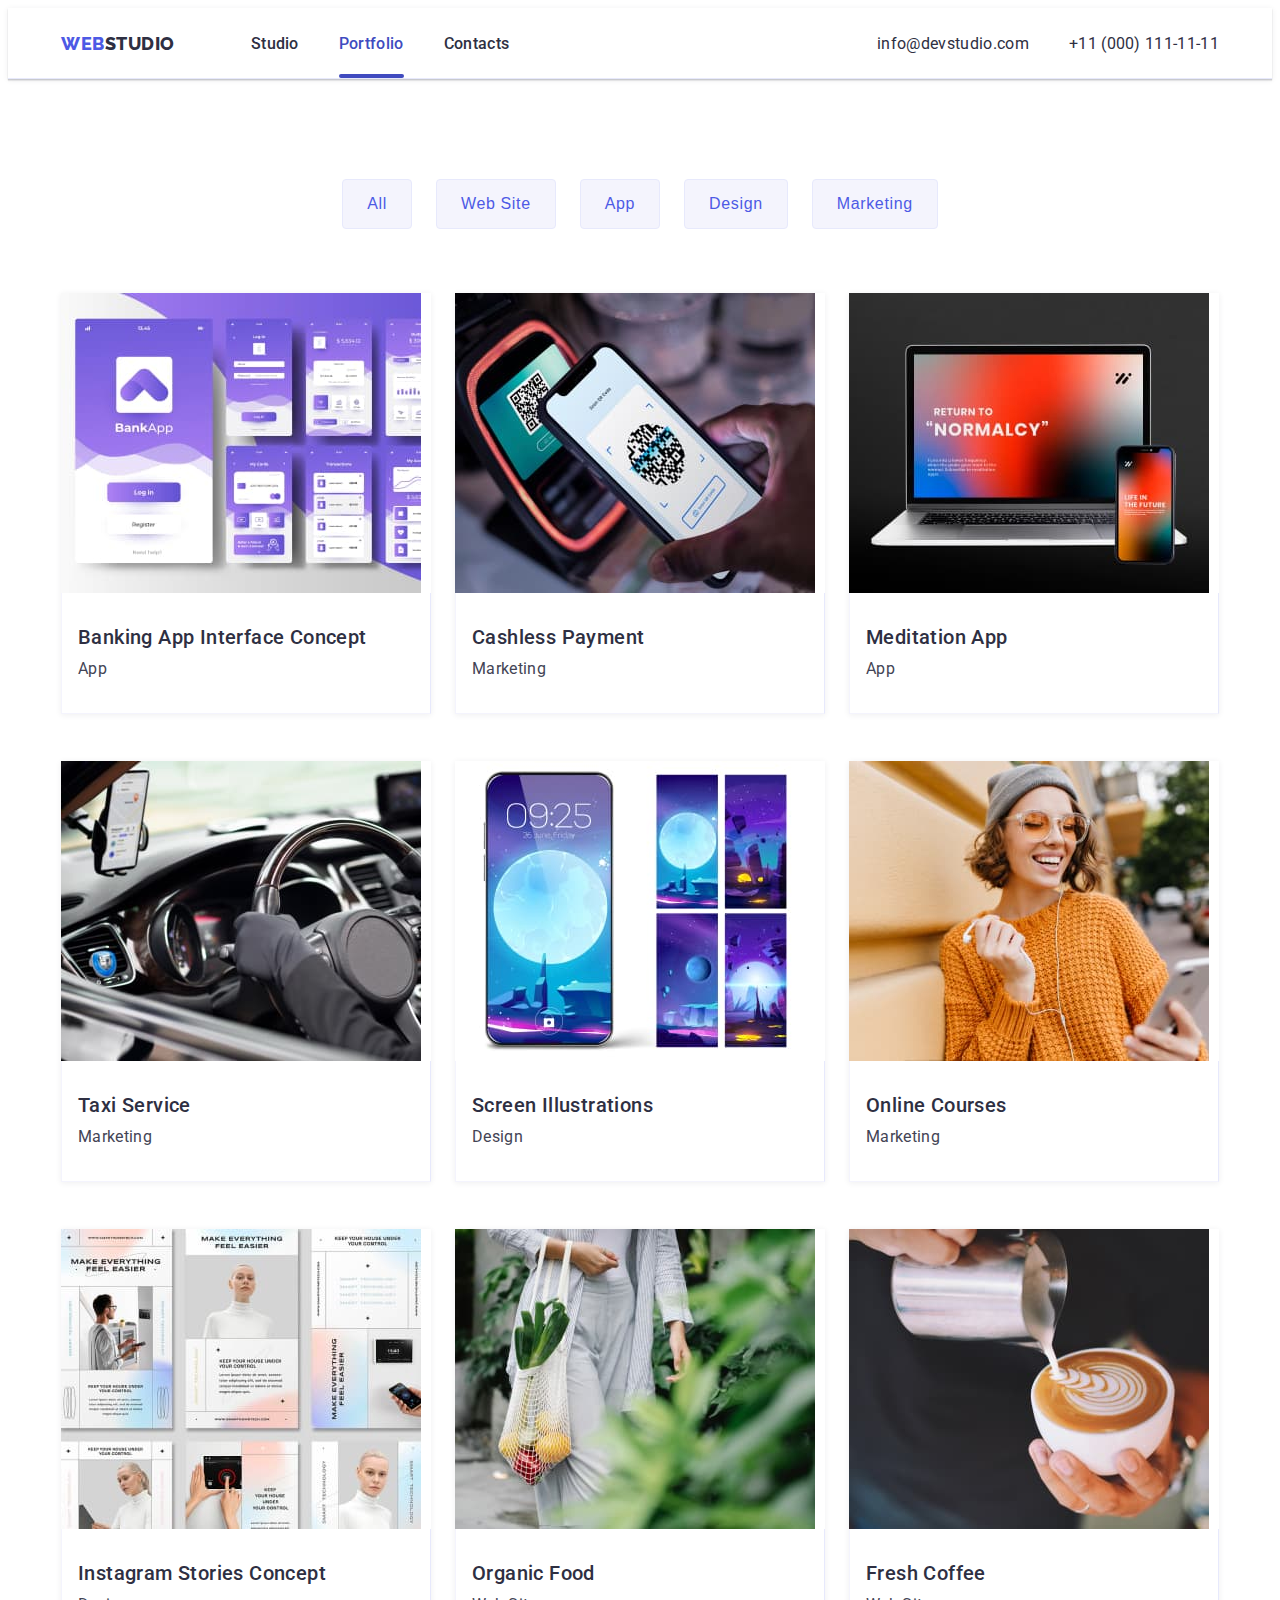
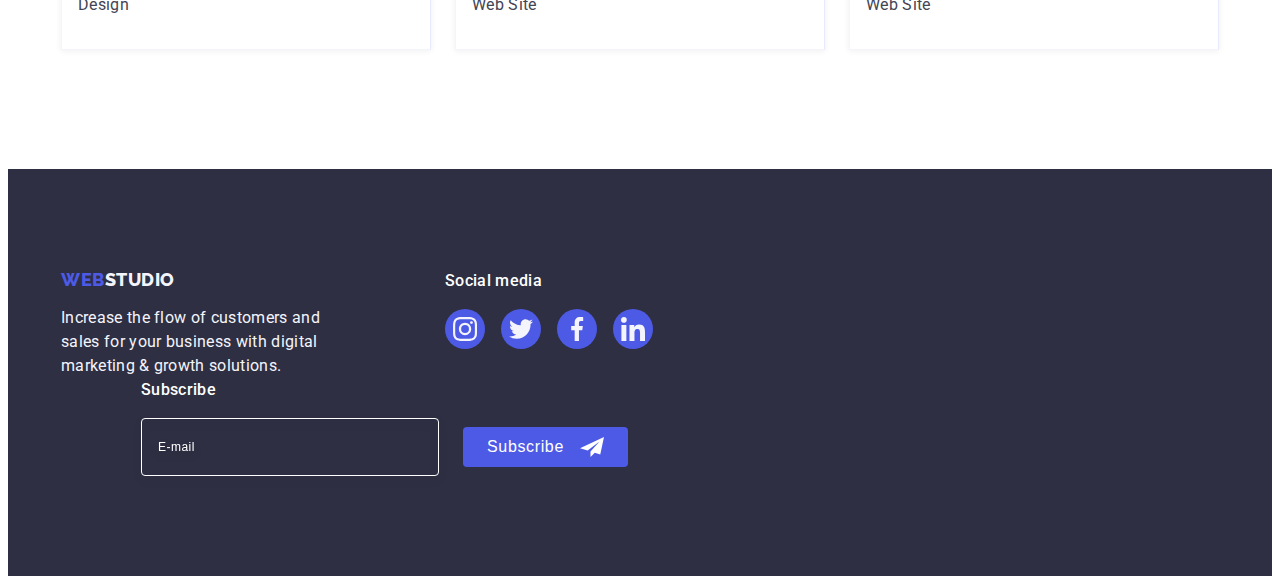
==== commit 070dfac6: "hw-7.3" ====
--- a/portfolio.html
+++ b/portfolio.html
@@ -19,49 +19,57 @@
       referrerpolicy="no-referrer"
     />
     <link rel="stylesheet" href="./css/styles.css" />
-    <link rel="stylesheet" href="./css/media.css">
+    <link rel="stylesheet" href="./css/media.css" />
   </head>
 
   <body>
     <!-- heder -->
     <header class="head">
-      <div class="container head-nav">
-        <nav class="nav-list">
-          <a href="./index.html" class="logo link"
-            >Web<span class="logo-style">Studio</span></a
-          >
-
-          <ul class="nav-item">
-            <li>
-              <a href="./index.html" class="nav-link  link">Studio</a>
-            </li>
-            <li>
-              <a href="./portfolio.html" class="nav-link current link">Portfolio</a>
-            </li>
-            <li><a href="" class="nav-link link">Contacts</a></li>
-          </ul>
-        </nav>
-
-        <address class="contacts">
-          <ul class="contacts-item">
-            <li>
-              <a
-                href="mailto:info@devstudio.com"
-                class="contacts-list email link"
-                >info@devstudio.com</a
-              >
-            </li>
-
-            <li>
-              <a href="tel:+110001111111" class="contacts-list tel link"
-                >+11 (000) 111-11-11</a
-              >
-            </li>
-          </ul>
-        </address>
+      <div class="mob-header container">
+        <div class="head-nav">
+          <nav class="nav-list">
+            <a href="./index.html" class="logo link"
+              >Web<span class="logo-style">Studio</span>
+            </a>
+            <ul class="nav-item">
+              <li>
+                <a href="./index.html" class="nav-link  link">Studio</a>
+              </li>
+              <li>
+                <a href="./portfolio.html" class="nav-link current link">Portfolio</a>
+              </li>
+              <li><a href="" class="nav-link link">Contacts</a></li>
+            </ul>
+          </nav>
+
+          <address class="contacts">
+            <ul class="contacts-item">
+              <li>
+                <a
+                  href="mailto:info@devstudio.com"
+                  class="contacts-list email link"
+                  >info@devstudio.com</a
+                >
+              </li>
+
+              <li>
+                <a href="tel:+110001111111" class="contacts-list tel link"
+                  >+11 (000) 111-11-11</a
+                >
+              </li>
+            </ul>
+          </address>
+        </div>
+
+        <button type="button" class="mob-open-btn" data-menu-open>
+          <svg class="modal-btn-icon" width="32" height="22">
+            <use href="./images/icons.svg#icon-menu-hamburger"></use>
+          </svg>
+        </button>
       </div>
 
       <!-------- Mobile-Menu --------->
+
       <div class="mob-menu is-hidden" data-menu>
         <div class="mob-container">
           <div>
@@ -70,7 +78,7 @@
                 <use href="./images/icons.svg#icon-Vector"></use>
               </svg>
             </button>
-            
+
             <ul class="mob-menu-item">
               <li>
                 <a href="./index.html" class="mob-menu-link  link"
@@ -161,52 +169,67 @@
           </address>
         </div>
       </div>
-      <button type="button" class="mob-open-btn" data-menu-open>
-        <svg class="modal-btn-icon" width="32" height="22">
-          <use href="./images/icons.svg#icon-menu-hamburger"></use>
-        </svg>
-      </button>
     </header>
 
     <main>
       <!-- Portfolio -->
       <section class="portfolio-section">
         <div class="container portfolio-container">
-          
-            <h1 class="visually-hidden">Portfolio</h1>
-            
-            <ul class="btn-container">
-              <li><button type="button" class="portfolio-btn">All</button></li>
-            
-              <li>
-                <button type="button" class="portfolio-btn">Web Site</button>
-              </li>
-            
-              <li>
-                <button type="button" class="portfolio-btn">App</button>
-              </li>
-            
-              <li>
-                <button type="button" class="portfolio-btn">Design</button>
-              </li>
-            
-              <li>
-                <button type="button" class="portfolio-btn">Marketing</button>
-              </li>
-            </ul>
-            
-          
+          <h1 class="visually-hidden">Portfolio</h1>
+
+          <ul class="btn-container">
+            <li><button type="button" class="portfolio-btn">All</button></li>
+
+            <li>
+              <button type="button" class="portfolio-btn">Web Site</button>
+            </li>
+
+            <li>
+              <button type="button" class="portfolio-btn">App</button>
+            </li>
+
+            <li>
+              <button type="button" class="portfolio-btn">Design</button>
+            </li>
+
+            <li>
+              <button type="button" class="portfolio-btn">Marketing</button>
+            </li>
+          </ul>
+
           <ul class="portfolio-list">
-
-            <li class="portfolio-item">
-              <a href="" class="portfolio-link link">
-                <div class="portfolio-overlay">
-                  <img
-                    src="./images/portfolio/app-1.jpg"
-                    alt="banking application image"
-                    width="360"
-                    height="300"
-                  />
+            <li class="portfolio-item">
+              <a href="" class="portfolio-link link">
+                <div class="portfolio-overlay">
+                  <picture>
+                    <source
+                      srcset="
+                        ./images/mob-portfolio/mob-app-1.jpg    1x,
+                        ./images/mob-portfolio/mob-app-1-2x.jpg 2x
+                      "
+                      media="(max-width: 767px)"
+                    />
+                    <source
+                      srcset="
+                        ./images/desk-portfolio/desk-app-1.jpg    1x,
+                        ./images/desk-portfolio/desk-app-1-2x.jpg 2x
+                      "
+                      media="(min-width: 1158px)"
+                    />
+                    <source
+                      srcset="
+                        ./images/tab-portfolio/tab-app-1.jpg    1x,
+                        ./images/tab-portfolio/tab-app-1-2x.jpg 2x
+                      "
+                      media="(min-width: 768px)"
+                    />
+
+                    <img
+                      src="./images/mob-portfolio/mob-app-1.jpg"
+                      alt="banking application image"
+                      
+                    />
+                  </picture>
 
                   <p class="portfolio-overlay-text main-text-style">
                     14 Stylish and User-Friendly App Design Concepts · Task
@@ -227,12 +250,34 @@
             <li class="portfolio-item">
               <a href="" class="portfolio-link link">
                 <div class="portfolio-overlay">
-                  <img
-                    src="./images/portfolio/marketing-1.jpg"
-                    alt="phone scanning qr code"
-                    width="360"
-                    height="300"
-                  />
+                  <picture>
+                    <source
+                      srcset="
+                        ./images/mob-portfolio/mob-marketing-1.jpg    1x,
+                        ./images/mob-portfolio/mob-marketing-1-2x.jpg 2x
+                      "
+                      media="(max-width: 767px)"
+                    />
+                    <source
+                      srcset="
+                        ./images/desk-portfolio/desk-marketing-1.jpg    1x,
+                        ./images/desk-portfolio/desk-marketing-1-2x.jpg 2x
+                      "
+                      media="(min-width: 1158px)"
+                    />
+                    <source
+                      srcset="
+                        ./images/tab-portfolio/tab-marketing-1.jpg    1x,
+                        ./images/tab-portfolio/tab-marketing-1-2x.jpg 2x
+                      "
+                      media="(min-width: 768px)"
+                    />
+
+                    <img
+                      src="./images/mob-portfolio/mob-marketing-1.jpg"
+                      alt="banking application image"
+                    />
+                  </picture>
                   <p class="portfolio-overlay-text main-text-style">
                     14 Stylish and User-Friendly App Design Concepts · Task
                     Manager App · Calorie Tracker App · Exotic Fruit Ecommerce
@@ -249,12 +294,34 @@
             <li class="portfolio-item">
               <a href="" class="portfolio-link link">
                 <div class="portfolio-overlay">
-                  <img
-                    src="./images/portfolio/app-2.jpg"
-                    alt="laptop and phone"
-                    width="360"
-                    height="300"
-                  />
+                  <picture>
+                    <source
+                      srcset="
+                        ./images/mob-portfolio/mob-app-2.jpg    1x,
+                        ./images/mob-portfolio/mob-app-2-2x.jpg 2x
+                      "
+                      media="(max-width: 767px)"
+                    />
+                    <source
+                      srcset="
+                        ./images/desk-portfolio/desk-app-2.jpg    1x,
+                        ./images/desk-portfolio/desk-app-2-2x.jpg 2x
+                      "
+                      media="(min-width: 1158px)"
+                    />
+                    <source
+                      srcset="
+                        ./images/tab-portfolio/tab-app-2.jpg    1x,
+                        ./images/tab-portfolio/tab-app-2-2x.jpg 2x
+                      "
+                      media="(min-width: 768px)"
+                    />
+
+                    <img
+                      src="./images/mob-portfolio/mob-app-2.jpg"
+                      alt="banking application image"
+                    />
+                  </picture>
                   <p class="portfolio-overlay-text main-text-style">
                     14 Stylish and User-Friendly App Design Concepts · Task
                     Manager App · Calorie Tracker App · Exotic Fruit Ecommerce
@@ -271,12 +338,34 @@
             <li class="portfolio-item">
               <a href="" class="portfolio-link link">
                 <div class="portfolio-overlay">
-                  <img
-                    src="./images/portfolio/marketing-2.jpg"
-                    alt="man driving a car"
-                    width="360"
-                    height="300"
-                  />
+                  <picture>
+                    <source
+                      srcset="
+                        ./images/mob-portfolio/mob-marketing-2.jpg    1x,
+                        ./images/mob-portfolio/mob-marketing-2-2x.jpg 2x
+                      "
+                      media="(max-width: 767px)"
+                    />
+                    <source
+                      srcset="
+                        ./images/desk-portfolio/desk-marketing-2.jpg    1x,
+                        ./images/desk-portfolio/desk-marketing-2-2x.jpg 2x
+                      "
+                      media="(min-width: 1158px)"
+                    />
+                    <source
+                      srcset="
+                        ./images/tab-portfolio/tab-marketing-2.jpg    1x,
+                        ./images/tab-portfolio/tab-marketing-2-2x.jpg 2x
+                      "
+                      media="(min-width: 768px)"
+                    />
+
+                    <img
+                      src="./images/mob-portfolio/mob-marketing-2.jpg"
+                      alt="banking application image"
+                    />
+                  </picture>
                   <p class="portfolio-overlay-text main-text-style">
                     14 Stylish and User-Friendly App Design Concepts · Task
                     Manager App · Calorie Tracker App · Exotic Fruit Ecommerce
@@ -293,12 +382,34 @@
             <li class="portfolio-item">
               <a href="" class="portfolio-link link">
                 <div class="portfolio-overlay">
-                  <img
-                    src="./images/portfolio/design-1.jpg"
-                    alt="beautiful theme for phone"
-                    width="360"
-                    height="300"
-                  />
+                  <picture>
+                    <source
+                      srcset="
+                        ./images/mob-portfolio/mob-design-1.jpg    1x,
+                        ./images/mob-portfolio/mob-design-1-2x.jpg 2x
+                      "
+                      media="(max-width: 767px)"
+                    />
+                    <source
+                      srcset="
+                        ./images/desk-portfolio/desk-design-1.jpg    1x,
+                        ./images/desk-portfolio/desk-design-1-2x.jpg 2x
+                      "
+                      media="(min-width: 1158px)"
+                    />
+                    <source
+                      srcset="
+                        ./images/tab-portfolio/tab-design-1.jpg    1x,
+                        ./images/tab-portfolio/tab-design-1-2x.jpg 2x
+                      "
+                      media="(min-width: 768px)"
+                    />
+
+                    <img
+                      src="./images/mob-portfolio/mob-design-1.jpg"
+                      alt="banking application image"
+                    />
+                  </picture>
                   <p class="portfolio-overlay-text main-text-style">
                     14 Stylish and User-Friendly App Design Concepts · Task
                     Manager App · Calorie Tracker App · Exotic Fruit Ecommerce
@@ -315,12 +426,34 @@
             <li class="portfolio-item">
               <a href="" class="portfolio-link link">
                 <div class="portfolio-overlay">
-                  <img
-                    src="./images/portfolio/marketing-3.jpg"
-                    alt="happy girl"
-                    width="360"
-                    height="300"
-                  />
+                  <picture>
+                    <source
+                      srcset="
+                        ./images/mob-portfolio/mob-marketing-3.jpg    1x,
+                        ./images/mob-portfolio/mob-marketing-3-2x.jpg 2x
+                      "
+                      media="(max-width: 767px)"
+                    />
+                    <source
+                      srcset="
+                        ./images/desk-portfolio/desk-marketing-3.jpg    1x,
+                        ./images/desk-portfolio/desk-marketing-3-2x.jpg 2x
+                      "
+                      media="(min-width: 1158px)"
+                    />
+                    <source
+                      srcset="
+                        ./images/tab-portfolio/tab-marketing-3.jpg    1x,
+                        ./images/tab-portfolio/tab-marketing-3-2x.jpg 2x
+                      "
+                      media="(min-width: 768px)"
+                    />
+
+                    <img
+                      src="./images/mob-portfolio/mob-marketing-3.jpg"
+                      alt="banking application image"
+                    />
+                  </picture>
                   <p class="portfolio-overlay-text main-text-style">
                     14 Stylish and User-Friendly App Design Concepts · Task
                     Manager App · Calorie Tracker App · Exotic Fruit Ecommerce
@@ -337,12 +470,34 @@
             <li class="portfolio-item">
               <a href="" class="portfolio-link link">
                 <div class="portfolio-overlay">
-                  <img
-                    src="./images/portfolio/design-2.jpg"
-                    alt="Instagram Stories Concept"
-                    width="360"
-                    height="300"
-                  />
+                  <picture>
+                    <source
+                      srcset="
+                        ./images/mob-portfolio/mob-design-2.jpg    1x,
+                        ./images/mob-portfolio/mob-design-2-2x.jpg 2x
+                      "
+                      media="(max-width: 767px)"
+                    />
+                    <source
+                      srcset="
+                        ./images/desk-portfolio/desk-design-2.jpg    1x,
+                        ./images/desk-portfolio/desk-design-2-2x.jpg 2x
+                      "
+                      media="(min-width: 1158px)"
+                    />
+                    <source
+                      srcset="
+                        ./images/tab-portfolio/tab-design-2.jpg    1x,
+                        ./images/tab-portfolio/tab-design-2-2x.jpg 2x
+                      "
+                      media="(min-width: 768px)"
+                    />
+
+                    <img
+                      src="./images/mob-portfolio/mob-design-2.jpg"
+                      alt="banking application image"
+                    />
+                  </picture>
                   <p class="portfolio-overlay-text main-text-style">
                     14 Stylish and User-Friendly App Design Concepts · Task
                     Manager App · Calorie Tracker App · Exotic Fruit Ecommerce
@@ -361,12 +516,34 @@
             <li class="portfolio-item">
               <a href="" class="portfolio-link link">
                 <div class="portfolio-overlay">
-                  <img
-                    src="./images/portfolio/website-1.jpg"
-                    alt="girl with fresh vegetables"
-                    width="360"
-                    height="300"
-                  />
+                  <picture>
+                    <source
+                      srcset="
+                        ./images/mob-portfolio/mob-website-1.jpg    1x,
+                        ./images/mob-portfolio/mob-website-1-2x.jpg 2x
+                      "
+                      media="(max-width: 767px)"
+                    />
+                    <source
+                      srcset="
+                        ./images/desk-portfolio/desk-website-1.jpg    1x,
+                        ./images/desk-portfolio/desk-website-1-2x.jpg 2x
+                      "
+                      media="(min-width: 1158px)"
+                    />
+                    <source
+                      srcset="
+                        ./images/tab-portfolio/tab-website-1.jpg    1x,
+                        ./images/tab-portfolio/tab-website-1-2x.jpg 2x
+                      "
+                      media="(min-width: 768px)"
+                    />
+
+                    <img
+                      src="./images/mob-portfolio/mob-website-1.jpg"
+                      alt="banking application image"
+                    />
+                  </picture>
                   <p class="portfolio-overlay-text main-text-style">
                     14 Stylish and User-Friendly App Design Concepts · Task
                     Manager App · Calorie Tracker App · Exotic Fruit Ecommerce
@@ -383,12 +560,34 @@
             <li class="portfolio-item">
               <a href="" class="portfolio-link link">
                 <div class="portfolio-overlay">
-                  <img
-                    src="./images/portfolio/website-2.jpg"
-                    alt="freshly made coffee"
-                    width="360"
-                    height="300"
-                  />
+                  <picture>
+                    <source
+                      srcset="
+                        ./images/mob-portfolio/mob-website-2.jpg    1x,
+                        ./images/mob-portfolio/mob-website-2-2x.jpg 2x
+                      "
+                      media="(max-width: 767px)"
+                    />
+                    <source
+                      srcset="
+                        ./images/desk-portfolio/desk-website-2.jpg    1x,
+                        ./images/desk-portfolio/desk-website-2-2x.jpg 2x
+                      "
+                      media="(min-width: 1158px)"
+                    />
+                    <source
+                      srcset="
+                        ./images/tab-portfolio/tab-website-2.jpg    1x,
+                        ./images/tab-portfolio/tab-website-2-2x.jpg 2x
+                      "
+                      media="(min-width: 768px)"
+                    />
+
+                    <img
+                      src="./images/mob-portfolio/mob-website-2.jpg"
+                      alt="banking application image"
+                    />
+                  </picture>
                   <p class="portfolio-overlay-text main-text-style">
                     14 Stylish and User-Friendly App Design Concepts · Task
                     Manager App · Calorie Tracker App · Exotic Fruit Ecommerce
@@ -406,8 +605,8 @@
       </section>
     </main>
     <!-- footer -->
-     <footer class="footer">
-      <div class="footer-container tab-container">
+    <footer class="footer">
+      <div class="footer-container container tab-container">
         <div class="footer-info">
           <a href="./index.html" class="footer-logo logo link"
             >Web<span class="footer-logo-style">Studio</span>
--- a/css/styles.css
+++ b/css/styles.css
@@ -72,13 +72,12 @@
 }
 
 .container {
-  
+  max-width: 428px;
   padding-left: 16px;
   padding-right: 16px;
-
-}
-
-
+  margin-left: auto;  
+  margin-right: auto;
+}
 
 .visually-hidden {
   position: absolute;
@@ -96,6 +95,7 @@
 img {
   display: block;
   max-width: 100%;
+  height: auto;
 }
 
 .no-scroll{
@@ -103,6 +103,16 @@
 }
 
 /* ___________________HEDER_________________ */
+
+
+.head {
+  width: 100%;
+  height: 70px;
+  
+  border-bottom: 1px solid #e7e9fc;
+  box-shadow: 0px 2px 1px rgba(46, 47, 66, 0.08),
+    0px 1px 1px rgba(46, 47, 66, 0.16), 0px 1px 6px rgba(46, 47, 66, 0.08);
+}
 
 .mob-container{
   max-width: 428px;
@@ -114,20 +124,13 @@
   display: flex;
   flex-direction: column;
   justify-content: space-between;
-  
-}
-
-.head {
-  width: 100%;
-  height: 70px;
-  border-bottom: 1px solid #e7e9fc;
-  box-shadow: 0px 2px 1px rgba(46, 47, 66, 0.08),
-    0px 1px 1px rgba(46, 47, 66, 0.16), 0px 1px 6px rgba(46, 47, 66, 0.08);
-    display: flex;
-    align-items: center;
-    justify-content: space-between;
-}
-
+}
+
+.mob-header{
+  display: flex;
+  align-items: center;
+  justify-content: space-between;
+}
 
 .logo {
   color: var(--logo-btn-color);
@@ -142,7 +145,6 @@
   margin-right: 76px;
   padding-top: 24px;
   padding-bottom: 24px;
-  
 }
 
 .logo-style {
@@ -156,14 +158,12 @@
 .contacts-item{
   display: none;
 }
-
 
 .mob-menu-link:focus,
 .mob-menu-link.current {
   color: var(--hover-focus-color);
 }
 
-
 .mob-menu{
   background-color:var(--third-text-color);
 
@@ -173,28 +173,17 @@
 
   width: 100%;
   height: 100%;
-  
-
- 
 
   overflow: auto;
 }
-
-/* .mob-menu.is-open .modal-open-btn{
-  display: none;
- } */
 
 .mob-open-btn{
   background-color: #ffffff;
   stroke: #2e2f42;
 
-  /* position: absolute; */
-  /* top: 25px;
-  right: 19px; */
   padding-top: 20px;
   padding-bottom: 20px;
- 
- 
+
   margin-right: 16px;
   
   border: none;
@@ -207,17 +196,13 @@
   cursor: pointer;
 
   margin-left: auto;
+  margin-bottom: 32px;
 
   width: 24px;
   height: 24px;
 
   border-radius: 50%;
   border: 1px solid rgba(0, 0, 0, 0.1);
-
-  margin-bottom: 32px;
-  /* position: absolute;
-  top: 24px;
-  right: 24px; */
 
   display: flex;
   align-items: center;
@@ -250,7 +235,6 @@
   transition: color 250ms cubic-bezier(0.4, 0, 0.2, 1);
 }
 
-
 .mob-menu-link:focus, 
 .mob-menu-link.current {
   color: var(--hover-focus-color);
@@ -300,10 +284,7 @@
   letter-spacing: 0.02em;
 }
 
-
-
 .mob-social-media{
-
   max-width: 328px;
   margin: 0 auto;
 }
@@ -315,6 +296,7 @@
   
   width: 100%;
 }
+
 .mob-soc-item {
   display: flex;
 
@@ -323,6 +305,7 @@
 
   border-radius: 50%;
 }
+
 .mob-soc-link {
   background-color: var(--logo-btn-color);
 
@@ -357,11 +340,23 @@
       rgba(46, 47, 66, 0.7),
       rgba(46, 47, 66, 0.7)
     ),
-    url(../images/hero-bgr.jpg);
+    url(../images/mob-bg-1.jpg);
 
   background-repeat: no-repeat;
   background-size: cover;
   background-position: center;
+}
+
+@media (min-device-pixel-ratio: 2),
+  (-webkit-min-device-pixel-ratio: 2),
+  (min-resolution: 192dpi),
+  (min-resolution: 2dppx) {
+  .hero-section {
+    background-image:linear-gradient(
+    rgba(46, 47, 66, 0.7),
+    rgba(46, 47, 66, 0.7)
+  ), url(../images/mob-bg-2-2x.jpg);
+  }
 }
 
 .hero-titel {
@@ -414,7 +409,6 @@
 /* _______________ Advantages_______________ */
 
 .advantages-section {
- 
   margin: 0 auto;
   width: 100%;
 }
@@ -424,8 +418,7 @@
   gap: 72px;
   
   flex-direction: column;
-  padding:  96px 0px;
-  
+  padding:  96px 0px; 
 }
 
 .advant-item {
@@ -436,18 +429,15 @@
   text-align: center;
   font-weight: 700;
   font-size: 36px;
-  line-height: 1.11;
-  
+  line-height: 1.11; 
 }
 
 .advant-text{
   font-weight: 500;
-  width: 100%;
-  
+  width: 100%; 
 }
 
 .advant-icon-list {
-
   display: none;
 }
 
@@ -455,9 +445,7 @@
 
 .work-section {
   display: none;
- 
-}
-
+}
 
 /* ______________Team-Section________________ */
 
@@ -469,9 +457,7 @@
 }
 
 .team-list {
-  
-  margin: 0 auto;
-  
+    margin: 0 auto;
   }
 
 .team-item {
@@ -480,8 +466,7 @@
   margin: 0 auto;
   width: 264px;
   height: 428px;
-  
-
+ 
   box-shadow: 0px 1px 6px rgba(46, 47, 66, 0.08),
     0px 1px 1px rgba(46, 47, 66, 0.16), 0px 2px 1px rgba(46, 47, 66, 0.08);
   border-radius: 0px 0px 4px 4px;
@@ -500,7 +485,6 @@
   display: flex;
   justify-content: center;
   gap: 24px;
-
   margin-top: 8px;
 }
 
@@ -594,15 +578,8 @@
   margin: 0 auto;
 }
 
-.footer-container {
-  
-  margin:  0 auto;
-  
-}
-
 .footer-info {
   margin-bottom: 72px;
- 
 }
 
 .footer-logo-style {
@@ -613,7 +590,6 @@
   display: block;
   text-align: center;
   margin: 0 auto;
-
   margin-bottom: 16px;
   padding-top: 0;
   padding-bottom: 0;
@@ -628,10 +604,10 @@
 .social-media-titel {
   color: #ffffff;
 
+  font-weight: 500;
+
   text-align: center;
   margin-bottom: 16px;
-
-  font-weight: 500;
 }
 
 .social-media {
@@ -681,8 +657,6 @@
 }
 
 /* _________________Footer-Form_________________ */
-
-
 
 .footer-form-text {
   color: #ffffff;
@@ -690,8 +664,6 @@
   text-align: center;
   margin-bottom: 16px;
 }
-
-
 
 .footer-input {
   background-color: inherit;
@@ -868,8 +840,7 @@
   font-size: 12px;
   line-height: 1.17;
   letter-spacing: 0.04em;
-  
-
+ 
   border: 1px solid rgba(46, 47, 66, 0.4);
   border-radius: 4px;
 
@@ -945,7 +916,6 @@
   font-size: 12px;
   line-height: 1.17;
   letter-spacing: 0.04em;
-
 }
 
 .check-wrap {
@@ -956,7 +926,6 @@
   align-items: center;
   margin-bottom: 24px;
 }
-
 
 .check-icon-default {
   fill: transparent;
@@ -1028,12 +997,10 @@
 .portfolio-section {
   padding: 48px 0;
   width: 100%;
-  
 }
 .portfolio-container{
   max-width: 428px;
   margin: 0 auto;
-
 }
 
 .portfolio-btn {
@@ -1070,44 +1037,36 @@
 
 .btn-container {
   display: flex;
-  
+  flex-wrap: wrap;
   gap: 24px;
   row-gap: 16px;
   
   margin-bottom: 48px;
   max-width: 275px;
- 
-  flex-wrap: wrap;
 }
 
 
 .portfolio-list {
-  
-  
-  margin: 0 auto;
+  margin: 0 auto;
+
   display: flex;
   flex-wrap: wrap;
   justify-content: center;
- 
- 
   row-gap: 48px;
 }
 
 .portfolio-item {
-  max-width: 396px;
-  /* width: calc((100% - 24px)/2); */
-  height: 420px;
+  max-height: 400px;
 }
 
 .portfolio-link {
   display: block;
   position: relative;
+  
+  box-shadow: 0px 1px 6px rgba(46, 47, 66, 0.08);
   transition: box-shadow 250ms cubic-bezier(0.4, 0, 0.2, 1);
-  
-}
-/* .portfolio-link img{
-  width: 396px;
-} */
+}
+
 .portfolio-overlay {
   position: relative;
   overflow: hidden;
@@ -1134,6 +1093,7 @@
 
 .portfolio-link:hover,
 .portfolio-link:focus {
+  border: 1px solid #F4F4FD;
   box-shadow: 0px 1px 6px rgba(46, 47, 66, 0.08),
     0px 1px 1px rgba(46, 47, 66, 0.16), 0px 2px 1px rgba(46, 47, 66, 0.08);
 }
@@ -1141,7 +1101,8 @@
 .card-portfolio-text {
   padding: 32px 16px;
 
-  border-right: 1px solid #e7e9fc;
-  border-bottom: 1px solid #e7e9fc;
-  border-left: 1px solid #e7e9fc;
-}
+  border-right:1px solid #F4F4FD ;
+  border-bottom:1px solid #F4F4FD ;
+  border-left:1px solid #F4F4FD ;
+  border-bottom:1px solid #F4F4FD ;
+}
--- a/css/media.css
+++ b/css/media.css
@@ -1,488 +1,458 @@
 @media screen and (min-width: 460px) and (max-width: 767.98px) {
-
-    .hero-container {
-        width: 428px;
-    }
-
-    .advantages-section{
-        width: 428px;
-    }
-    .team-list{
-        width: 428px;
-    }
-
-    .customers{
-        width: 428px;
-        
-    }
-
-    .footer-container {
-        
-        width: 428px;
-      }
+ 
+ /* .team-list {
+    max-width: 428px;
+  } */
+
+  /* .customers {
+    max-width: 428px;
+  } */
+
+  /* .footer-container {
+    max-width: 428px;
+  } */
 }
 
-
 @media screen and (max-width: 417px) {
-  .tel{
+  .tel {
     font-weight: 700;
     font-size: 24px;
     line-height: 1.5;
-       
+
     letter-spacing: 0.02em;
   }
 }
 
-@media screen and (min-width: 428px) {
+@media screen and (min-width: 427.98px) {
   .customers-list {
-    
     row-gap: 72px;
   }
   .modal {
-
-    width:392px;
+    width: 392px;
   }
 
-
-@media screen and (min-width: 768px) {
-
-
-  .container{
-    width: 768px;
-    margin: 0 auto;
-    
-}
-.mob-menu{
-  display: none;
-}
-
-.mob-open-btn{
-  display: none;
-}
-.head-nav {
-  
-  display: flex;
-  align-items: center;
-}
-
-.nav-list {
-  display: flex;
-  align-items: center;
-}
-
-.nav-item {
-  
-  display: flex;
-  align-items: center;
-  gap: 40px;
-}
-
-
-.nav-link {
-  color: var(--title-text-color);
-
-  font-family: 'Roboto','sans-serif';
-  font-weight: 500;
-  font-size: 16px;
-  line-height: 1.5;
-  letter-spacing: 0.02em;
-
-  padding-top: 24px;
-  padding-bottom: 24px;
-
-  display: block;
-  position: relative;
-
-  transition: color 250ms cubic-bezier(0.4, 0, 0.2, 1);
-}
-
-.nav-link::after {
-  content: '';
-
-  position: absolute;
-  bottom: 2px;
-  left: 0;
-
-  transform: scaleX(0);
-  transition: transform 250ms cubic-bezier(0.4, 0, 0.2, 1);
-
-  border-radius: 2px;
-  height: 4px;
-  width: 100%;
-  background: var(--hover-focus-color);
-}
-.nav-link:hover::after,
-.nav-link:focus::after,
-.nav-link.current::after {
-  transform: scale(1);
-}
-
-.nav-link:hover,
-.nav-link.current {
-  color: var(--hover-focus-color);
-}
-
-.nav-link:focus,
-.nav-link.current {
-  color: var(--hover-focus-color);
-}
-
-.contacts {
- 
-  font-style: normal;
-  margin-left: auto;
-  display: block;
-}
-
-
-
-
-
-
-
- 
-
-  
+  @media screen and (min-width: 768px) {
+    .container {
+      max-width: 768px;
+      /* margin: 0 auto; */
+    }
+    .mob-menu {
+      display: none;
+    }
+
+    .mob-open-btn {
+      display: none;
+    }
+    .head-nav {
+      width: 768px;
+      display: flex;
+      align-items: center;
+      justify-content: space-between;
+    }
+
+    .nav-list {
+      display: flex;
+      align-items: center;
+    }
+
+    .nav-item {
+      display: flex;
+      align-items: center;
+      gap: 40px;
+    }
+
+    .nav-link {
+      color: var(--title-text-color);
+
+      font-family: 'Roboto', 'sans-serif';
+      font-weight: 500;
+      font-size: 16px;
+      line-height: 1.5;
+      letter-spacing: 0.02em;
+
+      padding-top: 24px;
+      padding-bottom: 24px;
+
+      display: block;
+      position: relative;
+
+      transition: color 250ms cubic-bezier(0.4, 0, 0.2, 1);
+    }
+
+    .nav-link::after {
+      content: '';
+
+      position: absolute;
+      bottom: 2px;
+      left: 0;
+
+      transform: scaleX(0);
+      transition: transform 250ms cubic-bezier(0.4, 0, 0.2, 1);
+
+      border-radius: 2px;
+      height: 4px;
+      width: 100%;
+      background: var(--hover-focus-color);
+    }
+    .nav-link:hover::after,
+    .nav-link:focus::after,
+    .nav-link.current::after {
+      transform: scale(1);
+    }
+
+    .nav-link:hover,
+    .nav-link.current {
+      color: var(--hover-focus-color);
+    }
+
+    .nav-link:focus,
+    .nav-link.current {
+      color: var(--hover-focus-color);
+    }
+
+    .contacts {
+      display: flex;
+      font-style: normal;
+      
+    }
 
     .contacts-list {
       color: var(--title-text-color);
-        
-        font-size: 12px;
-        line-height: 1.17;
-        letter-spacing: 0.04em;
-        transition: color 250ms cubic-bezier(0.4, 0, 0.2, 1);
+
+      font-size: 12px;
+      line-height: 1.17;
+      letter-spacing: 0.04em;
+      transition: color 250ms cubic-bezier(0.4, 0, 0.2, 1);
     }
     .contacts-list:hover {
       color: var(--hover-focus-color);
     }
-    
+
     .contacts-list:focus {
       color: var(--hover-focus-color);
     }
 
-    .contacts-item{
-        display:block;
-        
+    .contacts-item {
+      display: block;
+    }
+
+    .email {
+      padding-top: 16px;
+      padding-bottom: 6px;
+      display: block;
+    }
+    .tel {
+      padding-top: 6px;
+      padding-bottom: 16px;
+      display: block;
+      font-weight: normal;
+    }
+
+    .hero-section {
+      background-image: linear-gradient(
+          rgba(46, 47, 66, 0.7),
+          rgba(46, 47, 66, 0.7)
+        ),
+        url(../images/tab-bg-1.jpg);
+    }
+
+    @media (min-device-pixel-ratio: 2),
+      (-webkit-min-device-pixel-ratio: 2),
+      (min-resolution: 192dpi),
+      (min-resolution: 2dppx) {
+      .hero-section {
+        background-image: linear-gradient(
+            rgba(46, 47, 66, 0.7),
+            rgba(46, 47, 66, 0.7)
+          ),
+          url(../images/tab-bg-2-2x.jpg);
       }
-
-    .email{
-        padding-top: 16px;
-        padding-bottom: 6px;
-        display: block;
-      }
-      .tel{
-        padding-top: 6px;
-        padding-bottom: 16px;
-        display: block;
-        font-weight: normal;
-      }
-
-   
+    }
 
     .hero-titel {
-    
-    max-width: 496px;
-    font-size: 56px;
-    line-height: 1.07;
-    margin-bottom: 36px;
-    
-    }
-
-    .advant-item{
-        width: calc((100% - 24px) /2);
-        
-             
-    }
-    .advant-list{
-        flex-direction: row;
-        flex-wrap: wrap;
-        gap: 72px 24px;
-        
-        
-    }
-    .advant-title{
+      max-width: 496px;
+      font-size: 56px;
+      line-height: 1.07;
+      margin-bottom: 36px;
+    }
+
+    .advant-item {
+      width: calc((100% - 24px) / 2);
+    }
+    .advant-list {
+      flex-direction: row;
+      flex-wrap: wrap;
+      gap: 72px 24px;
+    }
+    .advant-title {
       text-align: start;
     }
     .team-list {
-        display: flex;
-        flex-wrap: wrap;
-        gap: 24px;
-        row-gap: 72px;
-
-    }
-   
- 
-    .team-item:not(:last-child){
-        margin-bottom: 0;
-      }
-
-    
-
-    .tab-container{
-        width: 552px;
-        margin: 0 auto;
-        padding-right: 0;
-        padding-left: 0;
+      display: flex;
+      flex-wrap: wrap;
+      gap: 24px;
+      row-gap: 72px;
+    }
+
+    .team-item:not(:last-child) {
+      margin-bottom: 0;
+    }
+
+    .tab-container {
+      width: 552px;
+     
+      padding-right: 0;
+      padding-left: 0;
     }
     .customers-list {
-        gap: 24px;
-        row-gap: 72px;
-        
-      }
-      .customers-item {
-        width: 168px;
-      }
-      .footer-logo {
-        
-        text-align: start;
-      }
-
-      .footer-text {
-        
-        max-width: 264px;
-        
-      }
-      .social-media-titel {
-          
-       text-align: start;
+      gap: 24px;
+      row-gap: 72px;
+    }
+    .customers-item {
+      width: 168px;
+    }
+    .footer-logo {
+      text-align: start;
+    }
+
+    .footer-text {
+      max-width: 264px;
+    }
+    .social-media-titel {
+      text-align: start;
     }
 
     .social-media {
       margin-left: 24px;
-  }
-    .footer-form-text{
-        text-align: start;
+    }
+    .footer-form-text {
+      text-align: start;
     }
     .footer-input {
       width: 264px;
     }
 
-
-      
     .footer-container {
-  
-    display: flex;
-    flex-wrap: wrap;
+      display: flex;
+      flex-wrap: wrap;
+    }
+    .footer-form-wrap {
+      display: flex;
+      align-items: center;
+      justify-content: center;
+      gap: 24px;
+    }
+    .footer-input {
+      margin-bottom: 0;
+    }
+
+    .modal {
+      padding: 72px 24px 24px;
+      width: 408px;
+    }
+    .portfolio-btn {
+      padding: 12px 24px;
+    }
+    .btn-container {
+      max-width: 598px;
+      margin: 0 auto;
+      row-gap: 0;
+      margin-bottom: 64px;
+      justify-content: center;
+    }
+    .portfolio-container {
+      max-width: 768px;
+      margin: 0 auto;
+    }
+    .portfolio-list {
+      display: flex;
+      max-width: 356px;
+      margin: 0 auto;
+      justify-content: start;
+      flex-wrap: wrap;
+      gap: 24px;
+      row-gap: 72px;
+      max-width: 768px;
+    }
+    .portfolio-item {
+      max-height: 420px;
+      width: calc((100% - 24px) / 2);
+    }
     
   }
-  .footer-form-wrap {
-    display: flex;
-    align-items: center;
-    justify-content: center;
-    gap: 24px;
-  }
-  .footer-input {
+
+  @media screen and (min-width: 1158px) {
+    .container {
+      max-width: 1158px;
+      padding-right: 15px;
+      padding-left: 15px;
+    }
+    
+    .tab-container{
+      width: 1158px;
+    }
+    .head-nav {
+      width: 1158px;
+     
+    }
+
+    .contacts-item {
+      display: flex;
+      gap: 40px;
+    }
+
+    .contacts-list {
+      font-size: 16px;
+      line-height: 1.5;
+      letter-spacing: 0.02em;
+
+      display: block;
+      padding-top: 24px;
+      padding-bottom: 24px;
+    }
+
+    .hero-section {
+      max-width: 1440px;
+      padding-top: 188px;
+      padding-bottom: 188px;
+
+      background-image: linear-gradient(
+          rgba(46, 47, 66, 0.7),
+          rgba(46, 47, 66, 0.7)
+        ),
+        url(../images/desk-bg-1.jpg);
+    }
+
+    @media (min-device-pixel-ratio: 2),
+      (-webkit-min-device-pixel-ratio: 2),
+      (min-resolution: 192dpi),
+      (min-resolution: 2dppx) {
+      .hero-section {
+        background-image: linear-gradient(
+            rgba(46, 47, 66, 0.7),
+            rgba(46, 47, 66, 0.7)
+          ),
+          url(../images/desk-bg-2-2x.jpg);
+      }
+    }
+
+    .hero-titel {
+      margin-bottom: 48px;
+    }
+
+    .advantages-section {
+      padding: 120px 0;
+    }
+    .advant-list {
+      padding: 0;
+    }
+
+    .advant-title {
+      font-weight: 500;
+      font-size: 20px;
+      line-height: 1.2;
+    }
+    .advant-text {
+      font-weight: 400;
+    }
+
+    .advant-icon-list {
+      background-color: #f4f4fd;
+
+      width: auto;
+      height: 112px;
+
+      display: flex;
+      justify-content: center;
+      align-items: center;
+
+      border-radius: 4px;
+      margin-bottom: 8px;
+    }
+    .advant-item {
+      width: calc((100% - 72px) / 4);
+    }
+    .work-section {
+      display: block;
+      padding-top: 0;
+      padding-bottom: 120px;
+    }
+
+    .work-title {
+      margin-left: auto;
+      margin-right: auto;
+    }
+
+    .work-list {
+      display: flex;
+      gap: 24px;
+    }
+
+    .team-section {
+      padding: 120px 0;
+    }
+
+    .team-list {
+      row-gap: 0;
+    }
+    .customers {
+      padding: 120px 0;
+    }
+
+    .customers-list {
+      row-gap: 0;
+    }
+
+    .footer {
+      padding: 100px 0;
+    }
+    .footer-container {
+      width: 1158px;
+      padding-right: 15px;
+      padding-left: 15px;
+    }
+
+    .footer-info {
       margin-bottom: 0;
-  }
-
-  .modal {
-     padding: 72px 24px 24px;
-    width:408px;
-  }
-  .portfolio-btn {
-     
-    padding: 12px 24px;
-  }
-  .btn-container{
+      /* margin-right: 120px; */
+    }
+
+    .social-media {
+      margin: 0;
+      margin-left: 120px;
+      margin-bottom: 0;
+    }
+
+    .footer-input {
+      opacity: 1;
+    }
+    .footer-form {
+      margin-left: 80px;
+    }
+
+    .portfolio-section {
+      padding-top: 100px;
+      padding-bottom: 120px;
+    }
+    .portfolio-container {
+      max-width: 1158px;
+      /* margin: 0 auto; */
+    }
+    .portfolio-list {
+      max-width: 1158px;
+      row-gap: 48px;
+    }
+
+    .portfolio-item {
+      width: calc((100% - 48px) / 3);
+      max-height: 420px;
+    }
+    .card-portfolio-text {
+      
+    
+      border-right: 1px solid #E7E9FC;
+      
+    }
    
-    max-width: 598px;
-    margin: 0 auto;
-    row-gap: 0;
-    margin-bottom: 64px;
-    justify-content: center;
-  }
-  .portfolio-container{
-    max-width: 768px;
-    margin: 0 auto;
-  
-  }
-  .portfolio-list {
-    display: flex;
-    max-width: 356px;
-    margin: 0 auto;
-    
-    flex-wrap: wrap;
-    gap: 24px;
-    row-gap: 72px;
-    max-width: 768px;
-  }
-  .portfolio-item {
-  
-    width: calc((100% - 24px)/2);
   }
 }
-
-
-
-@media screen and (min-width: 1158px){
-      .container {
-        width: 1158px;
-        padding-right: 15px;
-        padding-left: 15px;
-    }
-
-
-    .contacts-item {
-        display: flex;
-        gap: 40px;
-      }
-
-    .contacts-list {
-        font-size: 16px;
-        line-height: 1.5;
-        letter-spacing: 0.02em;
-           
-        display: block;
-        padding-top: 24px;
-        padding-bottom: 24px;
-    
-    }
-
-
-   
-
-    .hero-section {
-        max-width: 1440px;
-        padding-top: 188px;
-        padding-bottom: 188px;
-    }
-    .hero-titel{
-        margin-bottom: 48px;
-    }
-
-    .advantages-section {
-        padding: 120px 0;
-    }
-    .advant-list{
-        padding: 0;
-       
-        }
-   
-
-    .advant-title{
-        font-weight: 500;
-        font-size: 20px;
-        line-height: 1.2;
-        
-      }
-      .advant-text{
-        font-weight: 400;
-       
-        
-      }
-
-    .advant-icon-list {
-        background-color: #f4f4fd;
-      
-        width: auto;
-        height: 112px;
-      
-        display: flex;
-        justify-content: center;
-        align-items: center;
-      
-        border-radius: 4px;
-        margin-bottom: 8px;
-      
-      }
-      .advant-item{
-        width: calc((100% - 72px) /4);
-           
-    }
-    .work-section {
-        display: block;
-        padding-top: 0;
-        padding-bottom: 120px;
-      }
-      
-      .work-title {
-        margin-left: auto;
-        margin-right: auto;
-      }
-      
-      .work-list {
-        display: flex;
-        gap: 24px;
-      }
-
-      .team-section {
-        
-        padding: 120px 0;
-      
-      }
-
-      .team-list {
-        row-gap: 0;
-        }
-        .customers {
-            padding: 120px 0;
-            
-          }
-
-          .customers-list {
-            
-            row-gap: 0;
-          }
-
-          .footer {
-            
-            padding:100px 0;
-            
-          }
-          .footer-container {
-            width: 1158px;
-            padding-right: 15px;
-            padding-left: 15px;
-  
-            
-          }
-
-          .footer-info {
-            margin-bottom: 0;
-            /* margin-right: 120px; */
-          }
-
-          .social-media {
-            margin: 0 ;
-            margin-left: 120px;
-            margin-bottom: 0;
-
-           
-          }
-
-          .footer-input {
-            
-            opacity: 1;
-        }
-        .footer-form {
-  
-            margin-left: 80px;
-          }
-
-          .portfolio-section {
-            padding-top: 100px;
-            padding-bottom: 120px;
-            
-            
-          }
-          .portfolio-container{
-            max-width: 1158px;
-            /* margin: 0 auto; */
-          
-          }
-          .portfolio-list {
-            max-width: 1158px;
-            row-gap: 48px;
-           }
-
-
-           .portfolio-item {
-  
-            width: calc((100% - 48px)/3);
-            height: 420px;
-          }
-          
-
-    }
-}
-  